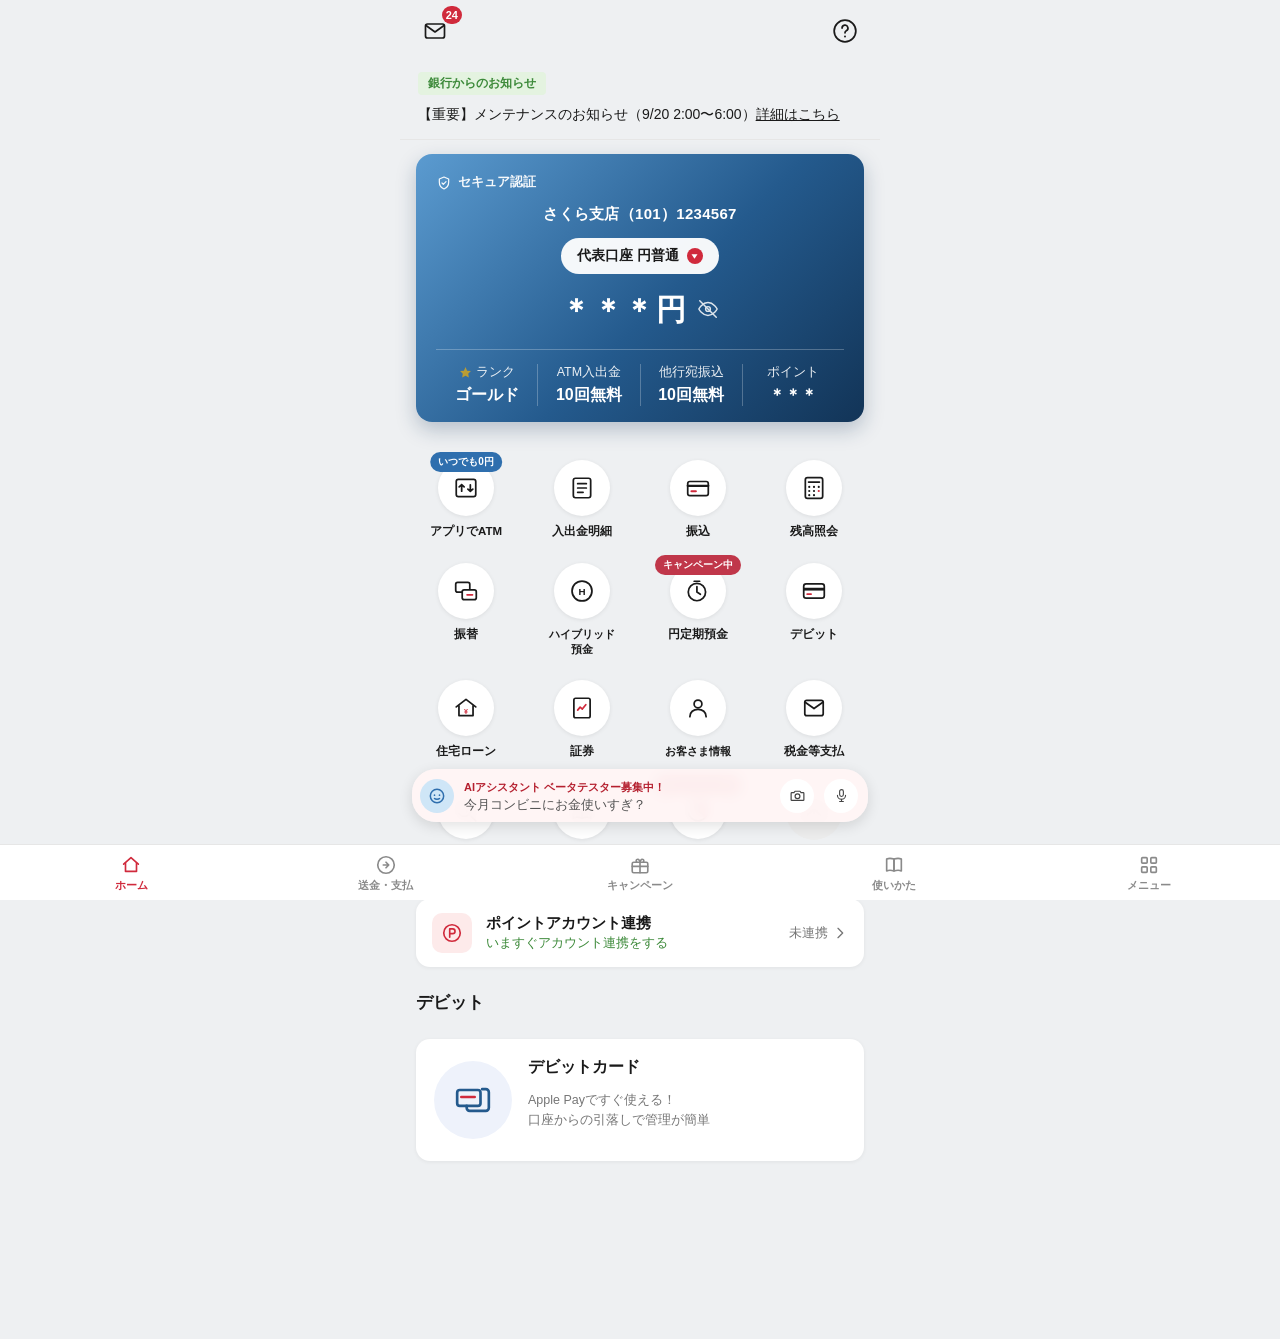
==== index.html @ 79ba5ce7 "Add files via upload" ====
<!DOCTYPE html>
<html lang="ja">
<head>
<meta charset="UTF-8" />
<meta name="viewport" content="width=device-width, initial-scale=1, viewport-fit=cover, maximum-scale=1" />
<title>ミライネット銀行(架空) | ホーム</title>
<link rel="stylesheet" href="style.css" />
</head>
<body>
<div class="app">

  <!-- ===== Top bar ===== -->
  <header class="topbar">
    <span class="icon-badge-wrap">
      <span class="icon-btn">
        <svg width="24" height="24" viewBox="0 0 24 24" fill="none" stroke="currentColor" stroke-width="1.7" stroke-linecap="round" stroke-linejoin="round">
          <rect x="2.5" y="5" width="19" height="14" rx="2"/>
          <path d="M3 6.5l9 6.5 9-6.5"/>
        </svg>
      </span>
      <span class="badge-count">24</span>
    </span>
    <span class="icon-btn">
      <svg width="26" height="26" viewBox="0 0 24 24" fill="none" stroke="currentColor" stroke-width="1.6">
        <circle cx="12" cy="12" r="10"/>
        <path d="M9.3 9.3a2.7 2.7 0 1 1 3.9 2.4c-.9.5-1.2 1-1.2 2" stroke-linecap="round"/>
        <circle cx="12" cy="17" r="0.9" fill="currentColor" stroke="none"/>
      </svg>
    </span>
  </header>

  <!-- ===== Notice ribbon ===== -->
  <div class="notice">
    <span class="notice-tag">銀行からのお知らせ</span>
    <div class="notice-text">
      【重要】メンテナンスのお知らせ（9/20 2:00〜6:00）<a class="link" href="#">詳細はこちら</a>
    </div>
  </div>

  <!-- ===== Account card ===== -->
  <section class="account-card">
    <div class="secure-row">
      <svg width="16" height="16" viewBox="0 0 24 24" fill="none" stroke="currentColor" stroke-width="1.8" stroke-linejoin="round">
        <path d="M12 3l7 3v5c0 5-3.2 8.5-7 10-3.8-1.5-7-5-7-10V6l7-3z"/>
        <path d="M9 12l2 2 4-4" stroke-linecap="round"/>
      </svg>
      セキュア認証
    </div>

    <div class="branch-row">さくら支店（101）1234567</div>

    <div class="account-select">
      代表口座 円普通
      <span class="chev">
        <svg width="9" height="9" viewBox="0 0 24 24" fill="currentColor"><path d="M4 6l8 12 8-12z"/></svg>
      </span>
    </div>

    <div class="balance-row">
      <span id="balanceText">＊＊＊円</span>
      <button type="button" id="balanceToggle" class="eye" aria-label="残高の表示切り替え" style="background:none;border:none;padding:0;color:inherit;">
        <svg width="22" height="22" viewBox="0 0 24 24" fill="none" stroke="currentColor" stroke-width="1.6" stroke-linecap="round" stroke-linejoin="round">
          <path d="M2 12s3.8-7 10-7 10 7 10 7-3.8 7-10 7-10-7-10-7z"/>
          <circle cx="12" cy="12" r="2.6"/>
          <path d="M3 3l18 18" stroke-width="1.6"/>
        </svg>
      </button>
    </div>

    <div class="stat-row">
      <div class="stat">
        <span class="label">
          <svg width="13" height="13" viewBox="0 0 24 24" fill="var(--gold)" stroke="none"><path d="M12 2l2.9 6.6L22 9.3l-5 4.9 1.2 7-6.2-3.4L5.8 21.2 7 14.2 2 9.3l7.1-.7z"/></svg>
          ランク
        </span>
        <span class="value">ゴールド</span>
      </div>
      <div class="stat">
        <span class="label">ATM入出金</span>
        <span class="value">10回無料</span>
      </div>
      <div class="stat">
        <span class="label">他行宛振込</span>
        <span class="value">10回無料</span>
      </div>
      <div class="stat">
        <span class="label">ポイント</span>
        <span class="value">＊＊＊</span>
      </div>
    </div>
  </section>

  <!-- ===== Icon grid ===== -->
  <nav class="icon-grid" aria-label="メインメニュー">

    <div class="icon-row">
      <a class="icon-item" href="#" aria-label="アプリでATM">
        <span class="icon-flag blue">いつでも0円</span>
        <span class="icon-circle">
          <svg width="26" height="26" viewBox="0 0 24 24" fill="none" stroke="currentColor" stroke-width="1.6" stroke-linecap="round" stroke-linejoin="round">
            <rect x="3" y="4" width="18" height="16" rx="2"/>
            <path d="M8 9l0 6M8 9l-2.3 2M8 9l2.3 2"/>
            <path d="M16 15l0-6M16 15l-2.3-2M16 15l2.3-2"/>
          </svg>
        </span>
        <span class="icon-label">アプリでATM</span>
      </a>

      <a class="icon-item" href="transactions.html" aria-label="入出金明細">
        <span class="icon-circle">
          <svg width="26" height="26" viewBox="0 0 24 24" fill="none" stroke="currentColor" stroke-width="1.6" stroke-linecap="round" stroke-linejoin="round">
            <rect x="4" y="3" width="16" height="18" rx="2"/>
            <path d="M8 8h8M8 12h8M8 16h5"/>
          </svg>
        </span>
        <span class="icon-label">入出金明細</span>
      </a>

      <a class="icon-item" href="#" aria-label="振込">
        <span class="icon-circle">
          <svg width="26" height="26" viewBox="0 0 24 24" fill="none" stroke="currentColor" stroke-width="1.6" stroke-linecap="round" stroke-linejoin="round">
            <rect x="2.5" y="6" width="19" height="13" rx="2"/>
            <path d="M2.5 10h19" stroke-width="2"/>
            <path d="M6 15h4" stroke="var(--red)" stroke-width="2"/>
          </svg>
        </span>
        <span class="icon-label">振込</span>
      </a>

      <a class="icon-item" href="balance.html" aria-label="残高照会">
        <span class="icon-circle">
          <svg width="26" height="26" viewBox="0 0 24 24" fill="none" stroke="currentColor" stroke-width="1.6" stroke-linecap="round" stroke-linejoin="round">
            <rect x="4" y="2.5" width="16" height="19" rx="2"/>
            <path d="M7 6.5h10" />
            <circle cx="7.6" cy="11" r="1" fill="currentColor" stroke="none"/>
            <circle cx="12" cy="11" r="1" fill="currentColor" stroke="none"/>
            <circle cx="16.4" cy="11" r="1" fill="currentColor" stroke="none"/>
            <circle cx="7.6" cy="14.8" r="1" fill="currentColor" stroke="none"/>
            <circle cx="12" cy="14.8" r="1" fill="currentColor" stroke="none"/>
            <circle cx="16.4" cy="14.8" r="1" fill="var(--red)" stroke="none"/>
            <circle cx="7.6" cy="18.6" r="1" fill="currentColor" stroke="none"/>
            <circle cx="12" cy="18.6" r="1" fill="currentColor" stroke="none"/>
          </svg>
        </span>
        <span class="icon-label">残高照会</span>
      </a>
    </div>

    <div class="icon-row">
      <a class="icon-item" href="#" aria-label="振替">
        <span class="icon-circle">
          <svg width="26" height="26" viewBox="0 0 24 24" fill="none" stroke="currentColor" stroke-width="1.6" stroke-linecap="round" stroke-linejoin="round">
            <rect x="2.5" y="4" width="13" height="9" rx="1.8"/>
            <rect x="8.5" y="11" width="13" height="9" rx="1.8" fill="#fff"/>
            <path d="M13 15.5h5" stroke="var(--red)"/>
          </svg>
        </span>
        <span class="icon-label">振替</span>
      </a>

      <a class="icon-item" href="#" aria-label="ハイブリッド預金">
        <span class="icon-circle">
          <svg width="26" height="26" viewBox="0 0 24 24" fill="none" stroke="currentColor" stroke-width="1.6" stroke-linejoin="round">
            <circle cx="12" cy="12" r="9.2"/>
            <text x="12" y="15.5" font-size="9" font-weight="700" text-anchor="middle" fill="currentColor" stroke="none" font-family="inherit">H</text>
          </svg>
        </span>
        <span class="icon-label small">ハイブリッド<br/>預金</span>
      </a>

      <a class="icon-item" href="#" aria-label="円定期預金">
        <span class="icon-flag red">キャンペーン中</span>
        <span class="icon-circle">
          <svg width="26" height="26" viewBox="0 0 24 24" fill="none" stroke="currentColor" stroke-width="1.6" stroke-linecap="round" stroke-linejoin="round">
            <circle cx="11" cy="13" r="8"/>
            <path d="M11 8v5l3.2 2"/>
            <path d="M8.5 3h5" />
          </svg>
        </span>
        <span class="icon-label">円定期預金</span>
      </a>

      <a class="icon-item" href="#" aria-label="デビット">
        <span class="icon-circle">
          <svg width="26" height="26" viewBox="0 0 24 24" fill="none" stroke="currentColor" stroke-width="1.6" stroke-linejoin="round">
            <rect x="2.5" y="5.5" width="19" height="13" rx="2.2"/>
            <rect x="2.5" y="9" width="19" height="2.6" fill="currentColor" stroke="none"/>
            <rect x="5" y="14" width="5" height="1.8" rx="0.5" fill="var(--red)" stroke="none"/>
          </svg>
        </span>
        <span class="icon-label">デビット</span>
      </a>
    </div>

    <div class="icon-row">
      <a class="icon-item" href="#" aria-label="住宅ローン">
        <span class="icon-circle">
          <svg width="26" height="26" viewBox="0 0 24 24" fill="none" stroke="currentColor" stroke-width="1.6" stroke-linecap="round" stroke-linejoin="round">
            <path d="M3 11l9-7 9 7"/>
            <path d="M5.5 10v9h13v-9"/>
            <text x="12" y="17.5" font-size="6.5" font-weight="700" text-anchor="middle" fill="var(--red)" stroke="none" font-family="inherit">¥</text>
          </svg>
        </span>
        <span class="icon-label">住宅ローン</span>
      </a>

      <a class="icon-item" href="#" aria-label="証券">
        <span class="icon-circle">
          <svg width="26" height="26" viewBox="0 0 24 24" fill="none" stroke="currentColor" stroke-width="1.6" stroke-linecap="round" stroke-linejoin="round">
            <rect x="4.5" y="3" width="15" height="18" rx="1.6"/>
            <path d="M8 14l2.3-2.8 2 1.8 3.2-4" stroke="var(--red)"/>
          </svg>
        </span>
        <span class="icon-label">証券</span>
      </a>

      <a class="icon-item" href="#" aria-label="お客さま情報">
        <span class="icon-circle">
          <svg width="26" height="26" viewBox="0 0 24 24" fill="none" stroke="currentColor" stroke-width="1.6" stroke-linecap="round" stroke-linejoin="round">
            <circle cx="12" cy="8.3" r="3.6"/>
            <path d="M4.5 20c0-4.2 3.3-6.8 7.5-6.8s7.5 2.6 7.5 6.8"/>
          </svg>
        </span>
        <span class="icon-label small">お客さま情報</span>
      </a>

      <a class="icon-item" href="#" aria-label="税金等支払">
        <span class="icon-circle">
          <svg width="26" height="26" viewBox="0 0 24 24" fill="none" stroke="currentColor" stroke-width="1.6" stroke-linecap="round" stroke-linejoin="round">
            <rect x="3.5" y="5" width="17" height="14" rx="1.8"/>
            <path d="M3.5 6.5l8.5 6 8.5-6"/>
          </svg>
        </span>
        <span class="icon-label">税金等支払</span>
      </a>
    </div>

    <div class="icon-row">
      <a class="icon-item" href="#" aria-label="サービスをさがす">
        <span class="icon-circle">
          <svg width="26" height="26" viewBox="0 0 24 24" fill="none" stroke="currentColor" stroke-width="1.6" stroke-linecap="round" stroke-linejoin="round">
            <circle cx="10.5" cy="10.5" r="6.5"/>
            <path d="M15.5 15.5L21 21"/>
          </svg>
        </span>
        <span class="icon-label small">サービスを<br/>さがす</span>
      </a>

      <a class="icon-item" href="#" aria-label="つかいかたガイド">
        <span class="icon-circle">
          <svg width="26" height="26" viewBox="0 0 24 24" fill="none" stroke="currentColor" stroke-width="1.6" stroke-linecap="round" stroke-linejoin="round">
            <path d="M4 5.5c2-1 5-1 8 0v13c-3-1-6-1-8 0z"/>
            <path d="M20 5.5c-2-1-5-1-8 0v13c3-1 6-1 8 0z"/>
          </svg>
        </span>
        <span class="icon-label small">つかいかた<br/>ガイド</span>
      </a>

      <a class="icon-item" href="#" aria-label="ロボアド">
        <span class="icon-flag red">キャンペーン中</span>
        <span class="icon-circle">
          <svg width="26" height="26" viewBox="0 0 24 24" fill="none" stroke="currentColor" stroke-width="1.6" stroke-linejoin="round">
            <circle cx="12" cy="12" r="9"/>
            <path d="M12 3v9l6.4 3.7" fill="none"/>
            <path d="M12 3a9 9 0 0 1 6.4 15.7L12 12z" fill="var(--red)" stroke="none" opacity="0.85"/>
          </svg>
        </span>
        <span class="icon-label">ロボアド</span>
      </a>

      <button class="icon-item" type="button" aria-label="とじる" onclick="window.scrollTo({top:0,behavior:'smooth'})">
        <span class="icon-circle" style="background:#ececec;box-shadow:none;">
          <svg width="22" height="22" viewBox="0 0 24 24" fill="none" stroke="currentColor" stroke-width="2" stroke-linecap="round" stroke-linejoin="round">
            <path d="M5 15l7-7 7 7"/>
          </svg>
        </span>
        <span class="icon-label">とじる</span>
      </button>
    </div>
  </nav>

  <!-- ===== Point account link card ===== -->
  <section class="link-card">
    <span class="glyph">
      <svg width="22" height="22" viewBox="0 0 24 24" fill="none" stroke="var(--red)" stroke-width="1.8" stroke-linecap="round" stroke-linejoin="round">
        <circle cx="12" cy="12" r="9"/>
        <path d="M9.5 7.5v9M9.5 7.5h3.2a2.6 2.6 0 0 1 0 5.2H9.5" />
      </svg>
    </span>
    <span class="body">
      <span class="title">ポイントアカウント連携</span><br/>
      <span class="sub">いますぐアカウント連携をする</span>
    </span>
    <span class="status">
      未連携
      <svg width="16" height="16" viewBox="0 0 24 24" fill="none" stroke="currentColor" stroke-width="2" stroke-linecap="round" stroke-linejoin="round"><path d="M9 5l7 7-7 7"/></svg>
    </span>
  </section>

  <!-- ===== Debit promo ===== -->
  <h2 class="promo-heading">デビット</h2>
  <section class="promo-card">
    <span class="art">
      <svg width="40" height="40" viewBox="0 0 24 24" fill="none" stroke="var(--blue-2)" stroke-width="1.6" stroke-linecap="round" stroke-linejoin="round">
        <rect x="2.5" y="6" width="14" height="9.5" rx="1.6"/>
        <path d="M17.5 5.5h2.2c1 0 1.8.8 1.8 1.8v9.4c0 1-.8 1.8-1.8 1.8H10c-1 0-1.8-.8-1.8-1.8v-1.2"/>
        <path d="M5 10.2h8" stroke="var(--red)"/>
      </svg>
    </span>
    <span class="body">
      <span class="title">デビットカード</span>
      <p class="desc">Apple Payですぐ使える！<br/>口座からの引落しで管理が簡単</p>
    </span>
  </section>

</div>

<!-- ===== Fixed chat bar ===== -->
<div class="chat-bar">
  <div class="chat-bar-inner">
    <span class="mascot">
      <svg width="20" height="20" viewBox="0 0 24 24" fill="none" stroke="#2f6fae" stroke-width="1.8" stroke-linecap="round" stroke-linejoin="round">
        <circle cx="12" cy="12" r="8"/>
        <circle cx="9" cy="11" r="1" fill="#2f6fae" stroke="none"/>
        <circle cx="15" cy="11" r="1" fill="#2f6fae" stroke="none"/>
        <path d="M9 15c1 1 5 1 6 0"/>
      </svg>
    </span>
    <span class="texts">
      <span class="headline">AIアシスタント ベータテスター募集中！</span>
      <span class="sub">今月コンビニにお金使いすぎ？</span>
    </span>
    <span class="action">
      <svg width="17" height="17" viewBox="0 0 24 24" fill="none" stroke="currentColor" stroke-width="1.7" stroke-linecap="round" stroke-linejoin="round">
        <path d="M4 8h3l1.5-2h7L17 8h3a1 1 0 0 1 1 1v9a1 1 0 0 1-1 1H4a1 1 0 0 1-1-1V9a1 1 0 0 1 1-1z"/>
        <circle cx="12" cy="13" r="3.4"/>
      </svg>
    </span>
    <span class="action">
      <svg width="15" height="15" viewBox="0 0 24 24" fill="none" stroke="currentColor" stroke-width="1.8" stroke-linecap="round" stroke-linejoin="round">
        <rect x="9" y="2.5" width="6" height="11" rx="3"/>
        <path d="M5.5 11.5a6.5 6.5 0 0 0 13 0"/>
        <path d="M12 18v3.5M9 21.5h6"/>
      </svg>
    </span>
  </div>
</div>

<!-- ===== Bottom tab bar ===== -->
<nav class="tab-bar" aria-label="下部タブ">
  <button class="tab-item active" type="button">
    <svg width="22" height="22" viewBox="0 0 24 24" fill="none" stroke="currentColor" stroke-width="1.8" stroke-linecap="round" stroke-linejoin="round">
      <path d="M4 11l8-7 8 7"/>
      <path d="M6 10v9h12v-9"/>
    </svg>
    ホーム
  </button>
  <button class="tab-item" type="button">
    <svg width="22" height="22" viewBox="0 0 24 24" fill="none" stroke="currentColor" stroke-width="1.8" stroke-linecap="round" stroke-linejoin="round">
      <circle cx="12" cy="12" r="9"/>
      <path d="M9 12h6M12 9l3 3-3 3"/>
    </svg>
    送金・支払
  </button>
  <button class="tab-item" type="button">
    <svg width="22" height="22" viewBox="0 0 24 24" fill="none" stroke="currentColor" stroke-width="1.8" stroke-linecap="round" stroke-linejoin="round">
      <rect x="3.5" y="9" width="17" height="11.5" rx="1.6"/>
      <path d="M3.5 13.5h17"/>
      <path d="M12 9v11.5"/>
      <path d="M8.5 9c-2-2.2 1-4.5 2.5-2.4.6.8.8 1.6 1 2.4M15.5 9c2-2.2-1-4.5-2.5-2.4-.6.8-.8 1.6-1 2.4"/>
    </svg>
    キャンペーン
  </button>
  <button class="tab-item" type="button">
    <svg width="22" height="22" viewBox="0 0 24 24" fill="none" stroke="currentColor" stroke-width="1.8" stroke-linecap="round" stroke-linejoin="round">
      <path d="M4 5.5c2-1 5-1 8 0v13c-3-1-6-1-8 0z"/>
      <path d="M20 5.5c-2-1-5-1-8 0v13c3-1 6-1 8 0z"/>
    </svg>
    使いかた
  </button>
  <button class="tab-item" type="button">
    <svg width="22" height="22" viewBox="0 0 24 24" fill="none" stroke="currentColor" stroke-width="1.8" stroke-linecap="round" stroke-linejoin="round">
      <rect x="4" y="4" width="6" height="6" rx="1"/>
      <rect x="14" y="4" width="6" height="6" rx="1"/>
      <rect x="4" y="14" width="6" height="6" rx="1"/>
      <rect x="14" y="14" width="6" height="6" rx="1"/>
    </svg>
    メニュー
  </button>
</nav>

<script src="shared-data.js"></script>
<script>
  // 残高照会・入出金明細と同じデータソースを参照し、目のアイコンで表示/非表示を切り替える
  let balanceVisible = false;
  const balanceText = document.getElementById('balanceText');
  document.getElementById('balanceToggle').addEventListener('click', () => {
    balanceVisible = !balanceVisible;
    balanceText.textContent = balanceVisible
      ? formatYen(BANK_ACCOUNT.totalBalance) + '円'
      : '＊＊＊円';
  });
</script>
</body>
</html>
---- style.css ----
/* ============================================================
   ミライネット銀行(架空) ホーム画面 UIモック
   iPhone 15 Safari 表示を想定 (390 x 844 論理px / セーフエリア対応)
   ============================================================ */

:root {
  --bg: #eef0f2;
  --card-white: #ffffff;
  --line: #e6e6e6;
  --text-main: #1a1a1a;
  --text-sub: #767676;
  --text-faint: #9a9a9a;

  --blue-1: #5b9bd0;
  --blue-2: #245a8d;
  --blue-3: #123457;

  --red: #d02a3c;
  --red-dark: #b5202f;
  --gold: #c9a227;

  --chip-blue: #2f6fae;
  --chip-red: #c0374a;

  --tab-active: #d02a3c;
  --tab-inactive: #8a8a8a;

  --safe-top: env(safe-area-inset-top, 0px);
  --safe-bottom: env(safe-area-inset-bottom, 0px);
}

* {
  box-sizing: border-box;
  -webkit-tap-highlight-color: transparent;
}

html, body {
  margin: 0;
  padding: 0;
  background: var(--bg);
  color: var(--text-main);
  font-family: -apple-system, BlinkMacSystemFont, "Hiragino Sans",
    "Hiragino Kaku Gothic ProN", "Yu Gothic", sans-serif;
  -webkit-font-smoothing: antialiased;
  width: 100%;
  overflow-x: hidden;
}

a {
  color: inherit;
  text-decoration: none;
}

button {
  font-family: inherit;
}

.app {
  max-width: 480px;
  margin: 0 auto;
  padding-top: calc(var(--safe-top) + 4px);
  padding-bottom: calc(var(--safe-bottom) + 158px); /* 固定チャットバー+タブバー分の余白 */
  min-height: 100vh;
  background: var(--bg);
}

/* ---------- Top bar ---------- */
.topbar {
  display: flex;
  align-items: center;
  justify-content: space-between;
  padding: 10px 18px 14px;
}

.icon-badge-wrap {
  position: relative;
  display: inline-flex;
}

.badge-count {
  position: absolute;
  top: -8px;
  right: -10px;
  background: var(--red);
  color: #fff;
  font-size: 11px;
  font-weight: 700;
  min-width: 18px;
  height: 18px;
  border-radius: 9px;
  display: flex;
  align-items: center;
  justify-content: center;
  padding: 0 4px;
}

.icon-btn {
  display: inline-flex;
  align-items: center;
  justify-content: center;
  width: 34px;
  height: 34px;
  color: #1a1a1a;
}

/* ---------- Notice ribbon ---------- */
.notice {
  padding: 10px 18px 14px;
  border-bottom: 1px solid var(--line);
  margin-bottom: 14px;
}

.notice-tag {
  display: inline-block;
  background: #e4f3e0;
  color: #3d8a3a;
  font-size: 12px;
  font-weight: 700;
  padding: 3px 10px;
  border-radius: 4px;
  margin-bottom: 8px;
}

.notice-text {
  font-size: 14px;
  line-height: 1.6;
  color: var(--text-main);
}

.notice-text .link {
  text-decoration: underline;
  white-space: nowrap;
}

/* ---------- Account card ---------- */
.account-card {
  margin: 0 16px 22px;
  padding: 20px 20px 16px;
  border-radius: 16px;
  color: #fff;
  background: linear-gradient(135deg, var(--blue-1) 0%, var(--blue-2) 55%, var(--blue-3) 100%);
  box-shadow: 0 8px 20px rgba(18, 52, 87, 0.25);
}

.secure-row {
  display: flex;
  align-items: center;
  gap: 6px;
  font-size: 12.5px;
  font-weight: 600;
  margin-bottom: 14px;
  opacity: 0.95;
}

.branch-row {
  text-align: center;
  font-size: 15px;
  font-weight: 700;
  letter-spacing: 0.02em;
  margin-bottom: 14px;
}

.account-select {
  display: flex;
  align-items: center;
  justify-content: center;
  gap: 8px;
  background: rgba(255, 255, 255, 0.95);
  color: #1a1a1a;
  font-weight: 700;
  font-size: 14px;
  border-radius: 20px;
  padding: 9px 16px;
  width: fit-content;
  margin: 0 auto 16px;
}

.account-select .chev {
  width: 16px;
  height: 16px;
  border-radius: 50%;
  background: var(--red);
  display: inline-flex;
  align-items: center;
  justify-content: center;
  color: #fff;
}

.balance-row {
  display: flex;
  align-items: baseline;
  justify-content: center;
  gap: 10px;
  font-size: 30px;
  font-weight: 700;
  letter-spacing: 0.05em;
  margin-bottom: 18px;
}

.balance-row .eye {
  opacity: 0.85;
  width: 22px;
  height: 22px;
}

.stat-row {
  display: flex;
  align-items: stretch;
  text-align: center;
  font-size: 12.5px;
  padding-top: 14px;
  border-top: 1px solid rgba(255, 255, 255, 0.25);
}

.stat-row .stat {
  flex: 1;
  display: flex;
  flex-direction: column;
  gap: 4px;
  padding: 0 4px;
  border-left: 1px solid rgba(255, 255, 255, 0.25);
}

.stat-row .stat:first-child {
  border-left: none;
}

.stat .label {
  display: flex;
  align-items: center;
  justify-content: center;
  gap: 4px;
  opacity: 0.9;
}

.stat .value {
  font-size: 16px;
  font-weight: 700;
}

/* ---------- Icon grid ---------- */
.icon-grid {
  padding: 4px 10px 6px;
}

.icon-row {
  display: grid;
  grid-template-columns: repeat(4, 1fr);
  gap: 4px;
  padding: 12px 0;
}

.icon-item {
  display: flex;
  flex-direction: column;
  align-items: center;
  gap: 8px;
  position: relative;
  text-align: center;
  color: var(--text-main);
  background: none;
  border: none;
  cursor: pointer;
}

.icon-circle {
  width: 56px;
  height: 56px;
  border-radius: 50%;
  background: #fff;
  display: flex;
  align-items: center;
  justify-content: center;
  box-shadow: 0 1px 4px rgba(0, 0, 0, 0.08);
}

.icon-item .icon-label {
  font-size: 11.5px;
  font-weight: 600;
  line-height: 1.3;
}

.icon-item .icon-label.small {
  font-size: 11px;
}

.icon-flag {
  position: absolute;
  top: -8px;
  left: 50%;
  transform: translateX(-50%);
  white-space: nowrap;
  font-size: 10px;
  font-weight: 700;
  color: #fff;
  padding: 3px 8px;
  border-radius: 10px;
  z-index: 1;
}

.icon-flag.blue { background: var(--chip-blue); }
.icon-flag.red { background: var(--chip-red); }

/* ---------- Link card (point account) ---------- */
.link-card {
  margin: 6px 16px 20px;
  background: #fff;
  border-radius: 14px;
  padding: 14px 16px;
  display: flex;
  align-items: center;
  gap: 14px;
  box-shadow: 0 1px 4px rgba(0, 0, 0, 0.06);
}

.link-card .glyph {
  width: 40px;
  height: 40px;
  border-radius: 10px;
  background: #fdeaea;
  display: flex;
  align-items: center;
  justify-content: center;
  flex-shrink: 0;
}

.link-card .body {
  flex: 1;
}

.link-card .title {
  font-size: 14.5px;
  font-weight: 700;
  margin-bottom: 3px;
}

.link-card .sub {
  font-size: 12.5px;
  color: #3d8a3a;
}

.link-card .status {
  font-size: 12.5px;
  color: var(--text-sub);
  display: flex;
  align-items: center;
  gap: 4px;
  white-space: nowrap;
}

/* ---------- Promo section ---------- */
.promo-heading {
  padding: 4px 16px 10px;
  font-size: 17px;
  font-weight: 700;
}

.promo-card {
  margin: 0 16px 20px;
  background: #fff;
  border-radius: 14px;
  padding: 18px;
  display: flex;
  align-items: center;
  gap: 16px;
  box-shadow: 0 1px 4px rgba(0, 0, 0, 0.06);
}

.promo-card .art {
  width: 78px;
  height: 78px;
  border-radius: 50%;
  background: #eef2fb;
  display: flex;
  align-items: center;
  justify-content: center;
  flex-shrink: 0;
}

.promo-card .title {
  font-size: 15.5px;
  font-weight: 700;
  margin-bottom: 6px;
}

.promo-card .desc {
  font-size: 12.5px;
  line-height: 1.6;
  color: var(--text-sub);
}

/* ---------- Fixed chat bar ---------- */
.chat-bar {
  position: fixed;
  left: 0;
  right: 0;
  bottom: calc(var(--safe-bottom) + 78px);
  z-index: 20;
  display: flex;
  justify-content: center;
  pointer-events: none;
}

.chat-bar-inner {
  pointer-events: auto;
  width: calc(100% - 24px);
  max-width: 456px;
  background: rgba(255, 245, 245, 0.96);
  backdrop-filter: blur(6px);
  border-radius: 24px;
  display: flex;
  align-items: center;
  gap: 10px;
  padding: 8px 10px 8px 8px;
  box-shadow: 0 4px 14px rgba(0, 0, 0, 0.12);
}

.chat-bar-inner .mascot {
  width: 34px;
  height: 34px;
  border-radius: 50%;
  background: #cfe6f7;
  display: flex;
  align-items: center;
  justify-content: center;
  flex-shrink: 0;
}

.chat-bar-inner .texts {
  flex: 1;
  min-width: 0;
  overflow: hidden;
}

.chat-bar-inner .headline {
  font-size: 11px;
  font-weight: 700;
  color: var(--red-dark);
  white-space: nowrap;
  overflow: hidden;
  text-overflow: ellipsis;
}

.chat-bar-inner .sub {
  font-size: 13px;
  color: #555;
  white-space: nowrap;
  overflow: hidden;
  text-overflow: ellipsis;
}

.chat-bar-inner .action {
  width: 34px;
  height: 34px;
  border-radius: 50%;
  background: #fff;
  display: flex;
  align-items: center;
  justify-content: center;
  flex-shrink: 0;
  color: #444;
}

/* ---------- Bottom tab bar ---------- */
.tab-bar {
  position: fixed;
  left: 0;
  right: 0;
  bottom: 0;
  z-index: 30;
  display: flex;
  background: #fff;
  border-top: 1px solid var(--line);
  padding: 8px 4px calc(var(--safe-bottom) + 6px);
}

.tab-item {
  flex: 1;
  display: flex;
  flex-direction: column;
  align-items: center;
  gap: 3px;
  font-size: 10.5px;
  font-weight: 600;
  color: var(--tab-inactive);
  background: none;
  border: none;
}

.tab-item.active {
  color: var(--tab-active);
}

/* ---------- Balance inquiry (残高照会) page ---------- */
.balance-page {
  min-height: 100vh;
  background: var(--bg);
  padding-bottom: 64px;
}

.topbar.plain {
  padding-bottom: 10px;
}

.menu-bar {
  display: flex;
  align-items: center;
  gap: 14px;
  background: #fff;
  border-top: 1px solid var(--line);
  border-bottom: 6px solid var(--bg);
  padding: 16px 18px;
  font-size: 15px;
  font-weight: 700;
  color: var(--text-main);
}

.menu-bar .divider-v {
  width: 1px;
  align-self: stretch;
  background: var(--line);
}

.balance-card {
  margin: 0 16px 16px;
  padding: 26px 20px 22px;
  border-radius: 16px;
  text-align: center;
  color: #fff;
  background: linear-gradient(135deg, var(--blue-1) 0%, var(--blue-2) 55%, var(--blue-3) 100%);
  box-shadow: 0 8px 20px rgba(18, 52, 87, 0.25);
}

.balance-card .card-label {
  font-size: 13px;
  opacity: 0.75;
  margin-bottom: 14px;
}

.balance-card .total-label {
  font-size: 13px;
  letter-spacing: 0.15em;
  opacity: 0.9;
  margin-bottom: 6px;
}

.balance-card .total-value {
  font-size: 34px;
  font-weight: 700;
  margin-bottom: 18px;
}

.balance-card .total-value .yen {
  font-size: 18px;
  font-weight: 600;
  margin-left: 4px;
}

.balance-card .diff-pill {
  display: inline-block;
  padding: 9px 18px;
  border-radius: 20px;
  border: 1px solid rgba(255, 255, 255, 0.6);
  font-size: 13.5px;
}

.updated-row {
  display: flex;
  align-items: center;
  justify-content: center;
  gap: 10px;
  font-size: 13px;
  color: var(--text-sub);
  padding: 2px 0 18px;
}

.refresh-btn {
  display: inline-flex;
  align-items: center;
  gap: 4px;
  border: none;
  background: none;
  color: var(--blue-2);
  font-size: 13px;
  font-weight: 700;
  padding: 0;
}

.expand-row {
  display: flex;
  justify-content: flex-end;
  padding: 10px 18px;
  border-top: 6px solid var(--bg);
  background: #fff;
}

.expand-btn {
  display: inline-flex;
  align-items: center;
  gap: 6px;
  border: none;
  background: none;
  color: var(--blue-2);
  font-size: 13px;
  font-weight: 700;
  padding: 0;
}

.account-list {
  background: #fff;
}

.account-row {
  display: flex;
  align-items: center;
  justify-content: space-between;
  gap: 12px;
  padding: 18px;
  border-top: 1px solid var(--line);
  font-size: 15.5px;
  font-weight: 600;
}

.account-row .amount {
  display: flex;
  align-items: center;
  gap: 10px;
  font-weight: 700;
  color: #1a8a4a;
}

.account-row .amount .yen {
  font-size: 13px;
  font-weight: 600;
  color: #1a8a4a;
}

.circle-plus {
  width: 26px;
  height: 26px;
  border-radius: 50%;
  border: 1.6px solid var(--blue-2);
  background: none;
  color: var(--blue-2);
  display: flex;
  align-items: center;
  justify-content: center;
  flex-shrink: 0;
}

.section-gap {
  height: 10px;
  background: var(--bg);
}

.info-row {
  display: flex;
  align-items: center;
  justify-content: space-between;
  background: #fafafa;
  padding: 18px;
  font-size: 14.5px;
  font-weight: 600;
  color: var(--blue-2);
  border-bottom: 1px solid var(--line);
}

.promo-row {
  background: #e9f6ea;
  padding: 16px 18px 18px;
  border-bottom: 1px solid var(--line);
}

.promo-row-head {
  display: flex;
  align-items: center;
  justify-content: space-between;
  font-size: 15px;
  font-weight: 700;
  margin-bottom: 8px;
}

.promo-row-head a {
  display: inline-flex;
  align-items: center;
  gap: 2px;
  color: var(--blue-2);
  font-weight: 700;
  font-size: 14px;
}

.promo-row p {
  font-size: 12.5px;
  line-height: 1.6;
  color: #4a4a4a;
  margin: 0;
}

.footer-bar {
  background: #4a4a4a;
  color: #fff;
  text-align: center;
  font-size: 11.5px;
  letter-spacing: 0.04em;
  padding: 16px;
}

.webview-nav {
  position: fixed;
  left: 0;
  right: 0;
  bottom: 0;
  z-index: 30;
  display: flex;
  align-items: center;
  justify-content: space-between;
  background: #fff;
  border-top: 1px solid var(--line);
  padding: 12px 26px calc(var(--safe-bottom) + 12px);
}

.webview-nav .nav-arrows {
  display: flex;
  gap: 22px;
}

.webview-nav button {
  background: none;
  border: none;
  color: #1a1a1a;
  display: flex;
  align-items: center;
  justify-content: center;
}

.webview-nav button[disabled] {
  color: #c7c7c7;
}

/* ---------- Linked balance summary (in placeholder pages) ---------- */
.linked-balance {
  background: #fff;
  border-radius: 14px;
  padding: 18px 20px;
  box-shadow: 0 1px 4px rgba(0, 0, 0, 0.06);
  font-size: 14.5px;
  color: var(--text-main);
  text-align: center;
}

.linked-balance strong {
  font-size: 22px;
  color: var(--blue-2);
  margin: 0 2px;
}

.linked-balance .linked-note {
  margin-top: 8px;
  font-size: 12px;
  color: var(--text-sub);
}

/* ---------- Transactions (入出金明細) page ---------- */
.txn-page {
  min-height: 100vh;
  background: var(--bg);
  padding-bottom: 64px;
}

.txn-title-band {
  background: #f0f0f0;
  text-align: center;
  padding: 18px 16px;
  font-size: 17px;
  font-weight: 700;
}

.filter-row {
  display: flex;
  justify-content: flex-end;
  gap: 22px;
  padding: 14px 18px;
  background: #fff;
  border-bottom: 6px solid var(--bg);
}

.filter-row button {
  display: flex;
  align-items: center;
  gap: 6px;
  border: none;
  background: none;
  color: var(--blue-2);
  font-size: 13.5px;
  font-weight: 700;
}

.hero-chart-card {
  margin: 0 16px 0;
  padding: 18px 18px 0;
  border-radius: 16px 16px 0 0;
  color: #fff;
  background: linear-gradient(160deg, var(--blue-1) 0%, var(--blue-2) 55%, var(--blue-3) 100%);
}

.account-currency-row {
  display: flex;
  gap: 8px;
  margin-bottom: 16px;
}

.account-currency-row .pill {
  display: flex;
  align-items: center;
  gap: 6px;
  background: rgba(255, 255, 255, 0.16);
  border-radius: 16px;
  padding: 7px 12px;
  font-size: 12.5px;
  font-weight: 600;
}

.current-balance-row {
  display: flex;
  align-items: baseline;
  justify-content: space-between;
  margin-bottom: 6px;
}

.current-balance-row .label {
  font-size: 13px;
  opacity: 0.85;
}

.current-balance-row .value {
  font-size: 26px;
  font-weight: 700;
}

.current-balance-row .value .yen {
  font-size: 14px;
  font-weight: 600;
  margin-left: 2px;
}

.chart-scroll {
  display: flex;
  align-items: flex-end;
  gap: 4px;
  overflow-x: auto;
  padding: 10px 4px 0;
  scrollbar-width: none;
  position: relative;
}

.chart-scroll::-webkit-scrollbar {
  display: none;
}

/* 0円の基準線：月ごとに分けず、チャート全体を貫く1本の横線として描画する。
   幅は月数に応じてJS側(renderChart)で実際のpx幅を計算してセットする。 */
.chart-baseline {
  position: absolute;
  left: 0;
  top: 42px;
  height: 1px;
  background: rgba(255, 255, 255, 0.45);
  pointer-events: none;
}

.month-bar-col {
  flex: 0 0 auto;
  width: 54px;
  display: flex;
  flex-direction: column;
  align-items: center;
  cursor: pointer;
  background: none;
  border: none;
  color: #fff;
  padding: 0;
}

.month-bar-track {
  width: 100%;
  height: 64px;
  position: relative;
}

/* 0円の基準線(baseline)からプラスは上へ、マイナスは下へ伸びる。
   プラスは色付き、マイナスは白っぽい半透明にして上下を意図的に描き分ける */
.month-bar-up {
  position: absolute;
  left: 50%;
  bottom: 50%;
  transform: translateX(-50%);
  width: 16px;
  border-radius: 3px 3px 0 0;
  background: #7fc4ee;
}

.month-bar-down {
  position: absolute;
  left: 50%;
  top: 50%;
  transform: translateX(-50%);
  width: 16px;
  border-radius: 0 0 3px 3px;
  background: rgba(255, 255, 255, 0.8);
}

.month-bar-col.selected .month-bar-up {
  background: #4fd8a0;
}

.month-bar-label {
  margin-top: 8px;
  font-size: 12px;
  font-weight: 600;
  padding: 4px 10px;
  border-radius: 12px;
}

.month-bar-col.selected .month-bar-label {
  background: #fff;
  color: var(--blue-3);
}

.sticky-controls {
  position: sticky;
  top: 0;
  z-index: 15;
  background: var(--blue-3);
  padding-bottom: 2px;
}

.month-nav-row {
  display: flex;
  align-items: center;
  justify-content: space-between;
  background: #fff;
  padding: 14px 22px;
  font-size: 15.5px;
  font-weight: 700;
  border-bottom: 1px solid var(--line);
}

.month-nav-row button {
  border: none;
  background: none;
  color: #1a1a1a;
  display: flex;
  align-items: center;
}

.month-nav-row button[disabled] {
  color: #d0d0d0;
}

.summary-row {
  display: flex;
  justify-content: center;
  gap: 34px;
  background: #fff;
  padding: 16px 18px 18px;
  font-size: 14.5px;
  font-weight: 700;
  border-bottom: 6px solid var(--bg);
}

.summary-row .income { color: #1a8a4a; }
.summary-row .expense { color: #1a1a1a; }
.summary-row .amt { font-size: 17px; margin-left: 2px; }

.day-group-heading {
  padding: 10px 18px 4px;
  font-size: 13px;
  color: var(--text-sub);
  background: #fff;
}

.txn-row {
  display: flex;
  align-items: flex-start;
  gap: 12px;
  padding: 14px 18px;
  background: #fff;
  border-top: 1px solid var(--line);
}

.txn-icon {
  width: 38px;
  height: 38px;
  border-radius: 50%;
  display: flex;
  align-items: center;
  justify-content: center;
  flex-shrink: 0;
}

.txn-body {
  flex: 1;
  min-width: 0;
}

.txn-body .name {
  font-size: 14.5px;
  font-weight: 600;
  white-space: nowrap;
  overflow: hidden;
  text-overflow: ellipsis;
}

.txn-body .edit {
  margin-top: 4px;
  color: #b7b7b7;
}

.txn-amount {
  text-align: right;
  flex-shrink: 0;
}

.txn-amount .amt {
  font-size: 16px;
  font-weight: 700;
  white-space: nowrap;
}

.txn-amount .amt.plus { color: #1a8a4a; }
.txn-amount .amt.minus { color: #1a1a1a; }

.txn-amount .bal {
  margin-top: 4px;
  font-size: 12px;
  color: var(--text-faint);
  white-space: nowrap;
}

.txn-empty {
  background: #fff;
  padding: 40px 18px;
  text-align: center;
  color: var(--text-sub);
  font-size: 13.5px;
}

.info-block {
  padding: 18px 18px 4px;
  font-size: 12.5px;
  line-height: 1.8;
  color: #333;
  background: var(--bg);
}

.info-block h3 {
  font-size: 14.5px;
  margin: 14px 0 6px;
}

.info-block a.chev-link {
  display: block;
  color: var(--blue-2);
  font-weight: 600;
  margin-top: 8px;
}

.nav-link-row {
  display: flex;
  align-items: center;
  justify-content: space-between;
  background: #fafafa;
  padding: 18px;
  font-size: 14.5px;
  font-weight: 600;
  color: var(--blue-2);
  border-top: 1px solid var(--line);
}

/* ---------- Placeholder pages ---------- */
.placeholder-page {
  min-height: 100vh;
  display: flex;
  flex-direction: column;
  background: var(--bg);
}

.placeholder-header {
  display: flex;
  align-items: center;
  gap: 10px;
  padding: calc(var(--safe-top) + 14px) 16px 14px;
  background: #fff;
  border-bottom: 1px solid var(--line);
}

.placeholder-header .back {
  width: 34px;
  height: 34px;
  display: flex;
  align-items: center;
  justify-content: center;
  color: #1a1a1a;
}

.placeholder-header h1 {
  font-size: 16px;
  font-weight: 700;
  margin: 0;
}

.placeholder-body {
  flex: 1;
  display: flex;
  flex-direction: column;
  align-items: center;
  justify-content: center;
  gap: 14px;
  padding: 40px 30px calc(var(--safe-bottom) + 40px);
  text-align: center;
  color: var(--text-sub);
}

.placeholder-body .glyph {
  width: 64px;
  height: 64px;
  border-radius: 50%;
  background: #fff;
  display: flex;
  align-items: center;
  justify-content: center;
  box-shadow: 0 1px 4px rgba(0, 0, 0, 0.08);
  color: var(--blue-2);
}

.placeholder-body h2 {
  font-size: 16px;
  color: var(--text-main);
  margin: 0;
}

.placeholder-body p {
  font-size: 13px;
  line-height: 1.7;
  margin: 0;
  max-width: 280px;
}
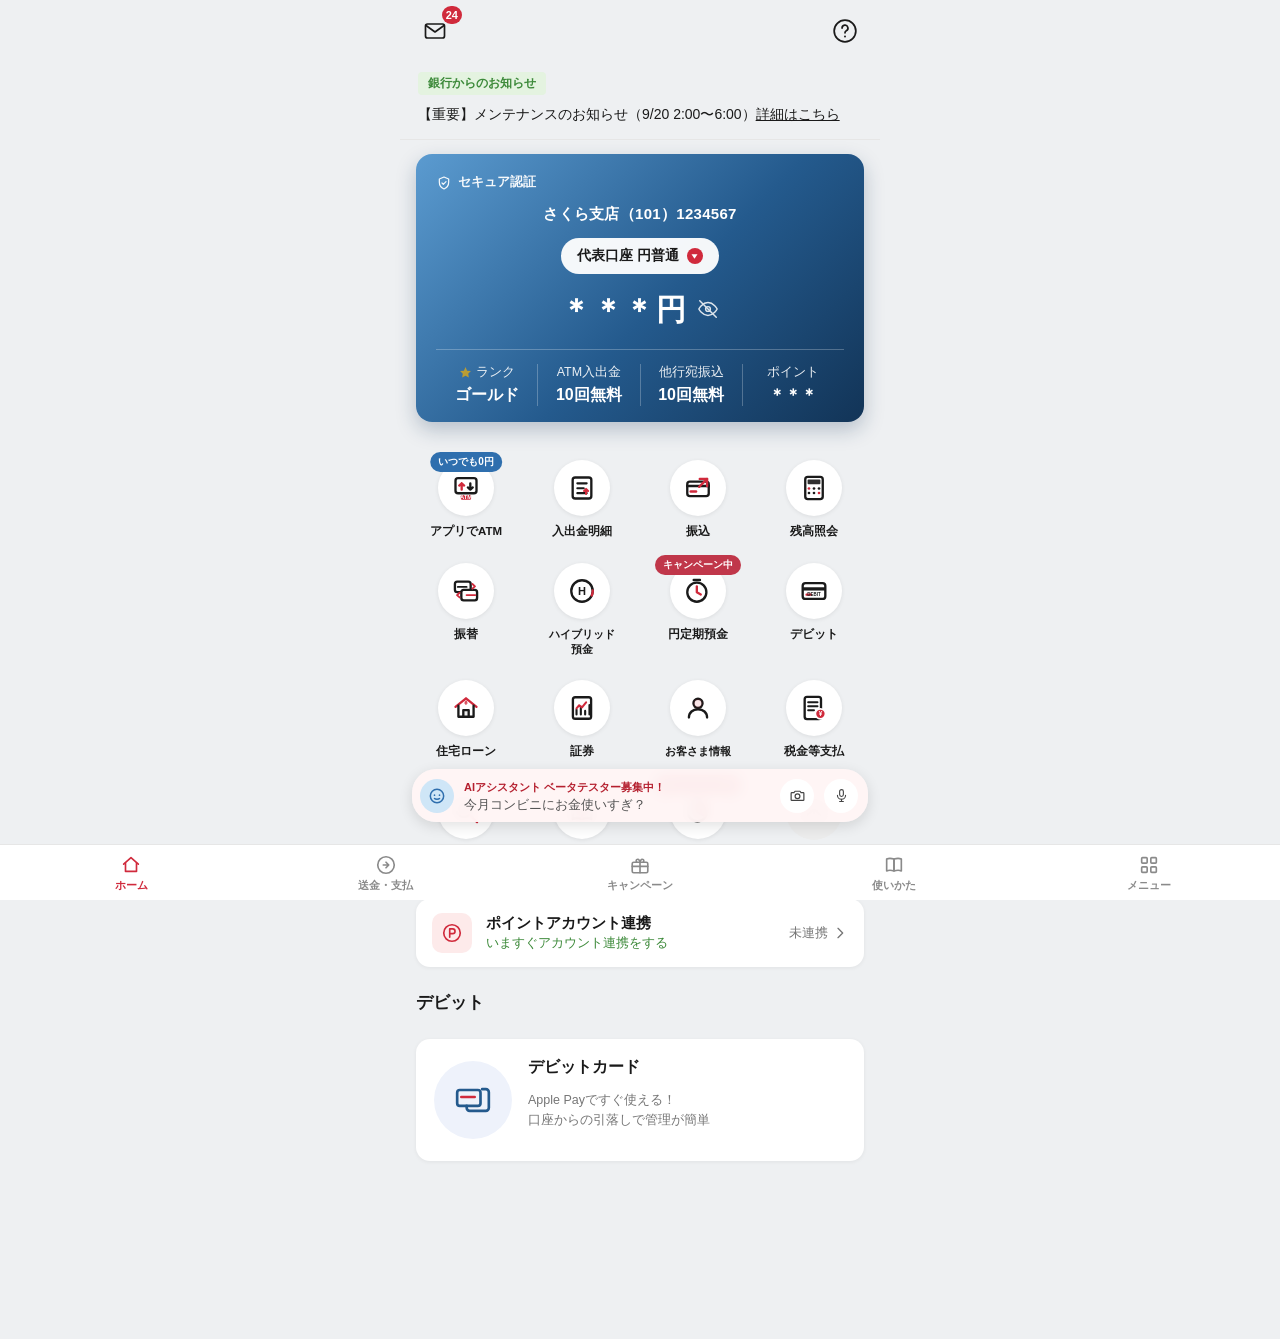
==== commit 68f5c528: "Add files via upload" ====
--- a/index.html
+++ b/index.html
@@ -3,6 +3,10 @@
 <head>
 <meta charset="UTF-8" />
 <meta name="viewport" content="width=device-width, initial-scale=1, viewport-fit=cover, maximum-scale=1" />
+<meta name="apple-mobile-web-app-capable" content="yes" />
+<meta name="apple-mobile-web-app-status-bar-style" content="black-translucent" />
+<meta name="apple-mobile-web-app-title" content="ミライネット銀行" />
+<meta name="mobile-web-app-capable" content="yes" />
 <title>ミライネット銀行(架空) | ホーム</title>
 <link rel="stylesheet" href="style.css" />
 </head>
@@ -20,13 +24,13 @@
       </span>
       <span class="badge-count">24</span>
     </span>
-    <span class="icon-btn">
+    <a class="icon-btn" href="settings.html" aria-label="データ連携設定">
       <svg width="26" height="26" viewBox="0 0 24 24" fill="none" stroke="currentColor" stroke-width="1.6">
         <circle cx="12" cy="12" r="10"/>
         <path d="M9.3 9.3a2.7 2.7 0 1 1 3.9 2.4c-.9.5-1.2 1-1.2 2" stroke-linecap="round"/>
         <circle cx="12" cy="17" r="0.9" fill="currentColor" stroke="none"/>
       </svg>
-    </span>
+    </a>
   </header>
 
   <!-- ===== Notice ribbon ===== -->
@@ -97,10 +101,12 @@
       <a class="icon-item" href="#" aria-label="アプリでATM">
         <span class="icon-flag blue">いつでも0円</span>
         <span class="icon-circle">
-          <svg width="26" height="26" viewBox="0 0 24 24" fill="none" stroke="currentColor" stroke-width="1.6" stroke-linecap="round" stroke-linejoin="round">
-            <rect x="3" y="4" width="18" height="16" rx="2"/>
-            <path d="M8 9l0 6M8 9l-2.3 2M8 9l2.3 2"/>
-            <path d="M16 15l0-6M16 15l-2.3-2M16 15l2.3-2"/>
+          <svg width="28" height="28" viewBox="0 0 24 24" fill="none" stroke="currentColor" stroke-width="2" stroke-linecap="round" stroke-linejoin="round">
+            <rect x="3" y="3.5" width="18" height="13" rx="2.2"/>
+            <path d="M8.3 8l0 5.4M8.3 8l-2.1 1.9M8.3 8l2.1 1.9" stroke="var(--red)"/>
+            <path d="M15.7 13.4l0-5.4M15.7 13.4l-2.1-1.9M15.7 13.4l2.1-1.9"/>
+            <rect x="7.5" y="18" width="9" height="4" rx="1" fill="var(--red)" stroke="none"/>
+            <text x="12" y="21" font-size="5" font-weight="700" text-anchor="middle" fill="#fff" stroke="none" font-family="inherit">ATM</text>
           </svg>
         </span>
         <span class="icon-label">アプリでATM</span>
@@ -108,9 +114,10 @@
 
       <a class="icon-item" href="transactions.html" aria-label="入出金明細">
         <span class="icon-circle">
-          <svg width="26" height="26" viewBox="0 0 24 24" fill="none" stroke="currentColor" stroke-width="1.6" stroke-linecap="round" stroke-linejoin="round">
-            <rect x="4" y="3" width="16" height="18" rx="2"/>
-            <path d="M8 8h8M8 12h8M8 16h5"/>
+          <svg width="28" height="28" viewBox="0 0 24 24" fill="none" stroke="currentColor" stroke-width="2" stroke-linecap="round" stroke-linejoin="round">
+            <rect x="4" y="3" width="16" height="18" rx="2.2"/>
+            <path d="M8 8h8M8 12.2h5.5M8 16.4h8" stroke-width="1.8"/>
+            <path d="M15.5 12.8v4.4M15.5 12.8l-1.7 1.7M15.5 12.8l1.7 1.7" stroke="var(--red)" stroke-width="1.8"/>
           </svg>
         </span>
         <span class="icon-label">入出金明細</span>
@@ -118,10 +125,12 @@
 
       <a class="icon-item" href="#" aria-label="振込">
         <span class="icon-circle">
-          <svg width="26" height="26" viewBox="0 0 24 24" fill="none" stroke="currentColor" stroke-width="1.6" stroke-linecap="round" stroke-linejoin="round">
-            <rect x="2.5" y="6" width="19" height="13" rx="2"/>
-            <path d="M2.5 10h19" stroke-width="2"/>
-            <path d="M6 15h4" stroke="var(--red)" stroke-width="2"/>
+          <svg width="28" height="28" viewBox="0 0 24 24" fill="none" stroke="currentColor" stroke-width="2" stroke-linecap="round" stroke-linejoin="round">
+            <rect x="2.8" y="6.5" width="18.4" height="12.5" rx="2.2"/>
+            <path d="M2.8 10.3h18.4" stroke-width="2.2"/>
+            <path d="M5.8 15h4.5" stroke="var(--red)" stroke-width="2.2"/>
+            <path d="M13.5 4.2h6.3v6.3" stroke="var(--red)"/>
+            <path d="M19.8 4.2L13 11" stroke="var(--red)"/>
           </svg>
         </span>
         <span class="icon-label">振込</span>
@@ -129,17 +138,15 @@
 
       <a class="icon-item" href="balance.html" aria-label="残高照会">
         <span class="icon-circle">
-          <svg width="26" height="26" viewBox="0 0 24 24" fill="none" stroke="currentColor" stroke-width="1.6" stroke-linecap="round" stroke-linejoin="round">
-            <rect x="4" y="2.5" width="16" height="19" rx="2"/>
-            <path d="M7 6.5h10" />
-            <circle cx="7.6" cy="11" r="1" fill="currentColor" stroke="none"/>
-            <circle cx="12" cy="11" r="1" fill="currentColor" stroke="none"/>
-            <circle cx="16.4" cy="11" r="1" fill="currentColor" stroke="none"/>
-            <circle cx="7.6" cy="14.8" r="1" fill="currentColor" stroke="none"/>
-            <circle cx="12" cy="14.8" r="1" fill="currentColor" stroke="none"/>
-            <circle cx="16.4" cy="14.8" r="1" fill="var(--red)" stroke="none"/>
-            <circle cx="7.6" cy="18.6" r="1" fill="currentColor" stroke="none"/>
-            <circle cx="12" cy="18.6" r="1" fill="currentColor" stroke="none"/>
+          <svg width="28" height="28" viewBox="0 0 24 24" fill="none" stroke="currentColor" stroke-width="2" stroke-linecap="round" stroke-linejoin="round">
+            <rect x="4.5" y="2.5" width="15" height="19" rx="2.2"/>
+            <rect x="6.5" y="4.7" width="11" height="4" rx="0.8" fill="currentColor" stroke="none" opacity="0.9"/>
+            <circle cx="7.7" cy="12.4" r="1.15" fill="var(--red)" stroke="none"/>
+            <circle cx="12" cy="12.4" r="1.15" fill="currentColor" stroke="none"/>
+            <circle cx="16.3" cy="12.4" r="1.15" fill="currentColor" stroke="none"/>
+            <circle cx="7.7" cy="16.3" r="1.15" fill="currentColor" stroke="none"/>
+            <circle cx="12" cy="16.3" r="1.15" fill="currentColor" stroke="none"/>
+            <circle cx="16.3" cy="16.3" r="1.15" fill="var(--red)" stroke="none"/>
           </svg>
         </span>
         <span class="icon-label">残高照会</span>
@@ -149,10 +156,13 @@
     <div class="icon-row">
       <a class="icon-item" href="#" aria-label="振替">
         <span class="icon-circle">
-          <svg width="26" height="26" viewBox="0 0 24 24" fill="none" stroke="currentColor" stroke-width="1.6" stroke-linecap="round" stroke-linejoin="round">
-            <rect x="2.5" y="4" width="13" height="9" rx="1.8"/>
-            <rect x="8.5" y="11" width="13" height="9" rx="1.8" fill="#fff"/>
-            <path d="M13 15.5h5" stroke="var(--red)"/>
+          <svg width="28" height="28" viewBox="0 0 24 24" fill="none" stroke="currentColor" stroke-width="2" stroke-linecap="round" stroke-linejoin="round">
+            <rect x="2.5" y="4" width="13.5" height="9" rx="2"/>
+            <rect x="8" y="11" width="13.5" height="9" rx="2" fill="#fff"/>
+            <path d="M5 8.5h7.5" stroke-width="1.6"/>
+            <path d="M12.5 15.5h7.5" stroke="var(--red)" stroke-width="1.6"/>
+            <path d="M17.5 6l2.2 2-2.2 2" stroke="var(--red)" stroke-width="1.6"/>
+            <path d="M6.5 17.5l-2.2-2 2.2-2" stroke="var(--red)" stroke-width="1.6"/>
           </svg>
         </span>
         <span class="icon-label">振替</span>
@@ -160,9 +170,10 @@
 
       <a class="icon-item" href="#" aria-label="ハイブリッド預金">
         <span class="icon-circle">
-          <svg width="26" height="26" viewBox="0 0 24 24" fill="none" stroke="currentColor" stroke-width="1.6" stroke-linejoin="round">
+          <svg width="28" height="28" viewBox="0 0 24 24" fill="none" stroke="currentColor" stroke-width="2" stroke-linejoin="round">
             <circle cx="12" cy="12" r="9.2"/>
-            <text x="12" y="15.5" font-size="9" font-weight="700" text-anchor="middle" fill="currentColor" stroke="none" font-family="inherit">H</text>
+            <circle cx="12" cy="12" r="9.2" stroke="var(--red)" stroke-width="2" stroke-dasharray="4 53" stroke-linecap="round"/>
+            <text x="12" y="15.8" font-size="9.5" font-weight="700" text-anchor="middle" fill="currentColor" stroke="none" font-family="inherit">H</text>
           </svg>
         </span>
         <span class="icon-label small">ハイブリッド<br/>預金</span>
@@ -171,10 +182,10 @@
       <a class="icon-item" href="#" aria-label="円定期預金">
         <span class="icon-flag red">キャンペーン中</span>
         <span class="icon-circle">
-          <svg width="26" height="26" viewBox="0 0 24 24" fill="none" stroke="currentColor" stroke-width="1.6" stroke-linecap="round" stroke-linejoin="round">
-            <circle cx="11" cy="13" r="8"/>
-            <path d="M11 8v5l3.2 2"/>
-            <path d="M8.5 3h5" />
+          <svg width="28" height="28" viewBox="0 0 24 24" fill="none" stroke="currentColor" stroke-width="2" stroke-linecap="round" stroke-linejoin="round">
+            <circle cx="11" cy="13" r="8.2"/>
+            <path d="M11 8v5l3.4 2" stroke="var(--red)"/>
+            <path d="M8.3 2.6h5.4" />
           </svg>
         </span>
         <span class="icon-label">円定期預金</span>
@@ -182,10 +193,11 @@
 
       <a class="icon-item" href="#" aria-label="デビット">
         <span class="icon-circle">
-          <svg width="26" height="26" viewBox="0 0 24 24" fill="none" stroke="currentColor" stroke-width="1.6" stroke-linejoin="round">
-            <rect x="2.5" y="5.5" width="19" height="13" rx="2.2"/>
-            <rect x="2.5" y="9" width="19" height="2.6" fill="currentColor" stroke="none"/>
-            <rect x="5" y="14" width="5" height="1.8" rx="0.5" fill="var(--red)" stroke="none"/>
+          <svg width="28" height="28" viewBox="0 0 24 24" fill="none" stroke="currentColor" stroke-width="2" stroke-linejoin="round">
+            <rect x="2.3" y="5.2" width="19.4" height="13.6" rx="2.4"/>
+            <rect x="2.3" y="8.8" width="19.4" height="2.8" fill="currentColor" stroke="none"/>
+            <rect x="4.8" y="14.2" width="5.4" height="1.9" rx="0.5" fill="var(--red)" stroke="none"/>
+            <text x="12" y="16.2" font-size="3.8" font-weight="700" text-anchor="middle" fill="currentColor" stroke="none" font-family="inherit">DEBIT</text>
           </svg>
         </span>
         <span class="icon-label">デビット</span>
@@ -195,10 +207,11 @@
     <div class="icon-row">
       <a class="icon-item" href="#" aria-label="住宅ローン">
         <span class="icon-circle">
-          <svg width="26" height="26" viewBox="0 0 24 24" fill="none" stroke="currentColor" stroke-width="1.6" stroke-linecap="round" stroke-linejoin="round">
-            <path d="M3 11l9-7 9 7"/>
-            <path d="M5.5 10v9h13v-9"/>
-            <text x="12" y="17.5" font-size="6.5" font-weight="700" text-anchor="middle" fill="var(--red)" stroke="none" font-family="inherit">¥</text>
+          <svg width="28" height="28" viewBox="0 0 24 24" fill="none" stroke="currentColor" stroke-width="2" stroke-linecap="round" stroke-linejoin="round">
+            <path d="M3 11l9-7.3 9 7.3" stroke="var(--red)"/>
+            <path d="M5.5 10v9.5h13v-9.5"/>
+            <path d="M9.7 19.5v-5.7h4.6v5.7" fill="currentColor" fill-opacity="0.08"/>
+            <text x="12" y="9.8" font-size="6" font-weight="700" text-anchor="middle" fill="var(--red)" stroke="none" font-family="inherit">¥</text>
           </svg>
         </span>
         <span class="icon-label">住宅ローン</span>
@@ -206,9 +219,10 @@
 
       <a class="icon-item" href="#" aria-label="証券">
         <span class="icon-circle">
-          <svg width="26" height="26" viewBox="0 0 24 24" fill="none" stroke="currentColor" stroke-width="1.6" stroke-linecap="round" stroke-linejoin="round">
-            <rect x="4.5" y="3" width="15" height="18" rx="1.6"/>
-            <path d="M8 14l2.3-2.8 2 1.8 3.2-4" stroke="var(--red)"/>
+          <svg width="28" height="28" viewBox="0 0 24 24" fill="none" stroke="currentColor" stroke-width="2" stroke-linecap="round" stroke-linejoin="round">
+            <rect x="4.2" y="2.8" width="15.6" height="18.4" rx="2"/>
+            <path d="M7.3 17.5v-4M11 17.5v-6.5M14.7 17.5v-3M18.4 17.5v-8" stroke-width="1.8"/>
+            <path d="M7.3 12.3l2.3-2.6 2.4 1.8 3.5-4.3" stroke="var(--red)" stroke-width="1.8"/>
           </svg>
         </span>
         <span class="icon-label">証券</span>
@@ -216,9 +230,10 @@
 
       <a class="icon-item" href="#" aria-label="お客さま情報">
         <span class="icon-circle">
-          <svg width="26" height="26" viewBox="0 0 24 24" fill="none" stroke="currentColor" stroke-width="1.6" stroke-linecap="round" stroke-linejoin="round">
-            <circle cx="12" cy="8.3" r="3.6"/>
-            <path d="M4.5 20c0-4.2 3.3-6.8 7.5-6.8s7.5 2.6 7.5 6.8"/>
+          <svg width="28" height="28" viewBox="0 0 24 24" fill="none" stroke="currentColor" stroke-width="2" stroke-linecap="round" stroke-linejoin="round">
+            <circle cx="12" cy="8" r="3.9"/>
+            <path d="M4.2 20.2c0-4.4 3.4-7.1 7.8-7.1s7.8 2.7 7.8 7.1"/>
+            <circle cx="12" cy="8" r="3.9" fill="var(--red)" fill-opacity="0.12" stroke="none"/>
           </svg>
         </span>
         <span class="icon-label small">お客さま情報</span>
@@ -226,9 +241,11 @@
 
       <a class="icon-item" href="#" aria-label="税金等支払">
         <span class="icon-circle">
-          <svg width="26" height="26" viewBox="0 0 24 24" fill="none" stroke="currentColor" stroke-width="1.6" stroke-linecap="round" stroke-linejoin="round">
-            <rect x="3.5" y="5" width="17" height="14" rx="1.8"/>
-            <path d="M3.5 6.5l8.5 6 8.5-6"/>
+          <svg width="28" height="28" viewBox="0 0 24 24" fill="none" stroke="currentColor" stroke-width="2" stroke-linecap="round" stroke-linejoin="round">
+            <rect x="4" y="2.5" width="14" height="19" rx="2"/>
+            <path d="M7 7h8M7 10.5h8M7 14h5" stroke-width="1.7"/>
+            <circle cx="17.5" cy="17" r="4.3" fill="var(--red)" stroke="#fff" stroke-width="1.4"/>
+            <text x="17.5" y="18.7" font-size="5.5" font-weight="700" text-anchor="middle" fill="#fff" stroke="none" font-family="inherit">¥</text>
           </svg>
         </span>
         <span class="icon-label">税金等支払</span>
@@ -238,9 +255,9 @@
     <div class="icon-row">
       <a class="icon-item" href="#" aria-label="サービスをさがす">
         <span class="icon-circle">
-          <svg width="26" height="26" viewBox="0 0 24 24" fill="none" stroke="currentColor" stroke-width="1.6" stroke-linecap="round" stroke-linejoin="round">
-            <circle cx="10.5" cy="10.5" r="6.5"/>
-            <path d="M15.5 15.5L21 21"/>
+          <svg width="28" height="28" viewBox="0 0 24 24" fill="none" stroke="currentColor" stroke-width="2" stroke-linecap="round" stroke-linejoin="round">
+            <circle cx="10.3" cy="10.3" r="6.8"/>
+            <path d="M15.2 15.2L21.5 21.5" stroke="var(--red)"/>
           </svg>
         </span>
         <span class="icon-label small">サービスを<br/>さがす</span>
@@ -248,9 +265,10 @@
 
       <a class="icon-item" href="#" aria-label="つかいかたガイド">
         <span class="icon-circle">
-          <svg width="26" height="26" viewBox="0 0 24 24" fill="none" stroke="currentColor" stroke-width="1.6" stroke-linecap="round" stroke-linejoin="round">
-            <path d="M4 5.5c2-1 5-1 8 0v13c-3-1-6-1-8 0z"/>
-            <path d="M20 5.5c-2-1-5-1-8 0v13c3-1 6-1 8 0z"/>
+          <svg width="28" height="28" viewBox="0 0 24 24" fill="none" stroke="currentColor" stroke-width="2" stroke-linecap="round" stroke-linejoin="round">
+            <path d="M4 5.2c2-1 5-1 8 0v13.6c-3-1-6-1-8 0z"/>
+            <path d="M20 5.2c-2-1-5-1-8 0v13.6c3-1 6-1 8 0z"/>
+            <path d="M12 5.2v13.6" stroke="var(--red)" stroke-width="1.6"/>
           </svg>
         </span>
         <span class="icon-label small">つかいかた<br/>ガイド</span>
@@ -259,10 +277,11 @@
       <a class="icon-item" href="#" aria-label="ロボアド">
         <span class="icon-flag red">キャンペーン中</span>
         <span class="icon-circle">
-          <svg width="26" height="26" viewBox="0 0 24 24" fill="none" stroke="currentColor" stroke-width="1.6" stroke-linejoin="round">
-            <circle cx="12" cy="12" r="9"/>
-            <path d="M12 3v9l6.4 3.7" fill="none"/>
-            <path d="M12 3a9 9 0 0 1 6.4 15.7L12 12z" fill="var(--red)" stroke="none" opacity="0.85"/>
+          <svg width="28" height="28" viewBox="0 0 24 24" fill="none" stroke="currentColor" stroke-width="2" stroke-linejoin="round">
+            <circle cx="11.5" cy="12.5" r="8.3"/>
+            <path d="M11.5 4.2v8.3l6.5 3.5" fill="none"/>
+            <path d="M11.5 4.2a8.3 8.3 0 0 1 6.5 13.4l-6.5-5.1z" fill="var(--red)" stroke="none" opacity="0.85"/>
+            <path d="M20 4.5l0.6 1.5 1.5 0.6-1.5 0.6-0.6 1.5-0.6-1.5-1.5-0.6 1.5-0.6z" fill="var(--gold)" stroke="none"/>
           </svg>
         </span>
         <span class="icon-label">ロボアド</span>
--- a/style.css
+++ b/style.css
@@ -499,7 +499,8 @@
 }
 
 .topbar.plain {
-  padding-bottom: 10px;
+  padding-top: 6px;
+  padding-bottom: 6px;
 }
 
 .menu-bar {
@@ -770,7 +771,7 @@
 .txn-title-band {
   background: #f0f0f0;
   text-align: center;
-  padding: 18px 16px;
+  padding: 8px 16px 12px;
   font-size: 17px;
   font-weight: 700;
 }
@@ -1145,3 +1146,113 @@
   margin: 0;
   max-width: 280px;
 }
+
+/* ===== settings.html：スプレッドシート連携設定 ===== */
+.settings-page {
+  min-height: 100vh;
+  background: var(--bg);
+  padding-bottom: calc(var(--safe-bottom) + 30px);
+}
+
+.settings-title-band {
+  text-align: center;
+  font-size: 17px;
+  font-weight: 700;
+  padding: 4px 16px 18px;
+  color: var(--text-main);
+}
+
+.settings-card {
+  margin: 0 16px 16px;
+  background: var(--card-white);
+  border-radius: 14px;
+  padding: 18px 16px;
+  box-shadow: 0 1px 4px rgba(0, 0, 0, 0.06);
+}
+
+.settings-card h3 {
+  font-size: 14px;
+  margin: 0 0 8px;
+  color: var(--text-main);
+}
+
+.settings-card p {
+  font-size: 12.5px;
+  line-height: 1.8;
+  color: var(--text-sub);
+  margin: 0 0 12px;
+}
+
+.settings-card input[type="text"],
+.settings-card input[type="url"] {
+  width: 100%;
+  box-sizing: border-box;
+  font-size: 13px;
+  padding: 11px 12px;
+  border-radius: 9px;
+  border: 1px solid var(--line);
+  background: #f7f8f9;
+  color: var(--text-main);
+  margin-bottom: 12px;
+}
+
+.settings-card input[type="text"]:focus,
+.settings-card input[type="url"]:focus {
+  outline: 2px solid var(--blue-1);
+  outline-offset: 1px;
+}
+
+.settings-btn-row {
+  display: flex;
+  gap: 8px;
+}
+
+.settings-btn {
+  flex: 1;
+  border: none;
+  border-radius: 9px;
+  padding: 11px 0;
+  font-size: 13.5px;
+  font-weight: 700;
+  cursor: pointer;
+}
+
+.settings-btn.primary {
+  background: var(--blue-2);
+  color: #fff;
+}
+
+.settings-btn.danger {
+  background: #f2f2f2;
+  color: var(--red);
+}
+
+.settings-status {
+  margin-top: 12px;
+  font-size: 12.5px;
+  padding: 10px 12px;
+  border-radius: 9px;
+  background: #eef6ef;
+  color: #2b6b3a;
+  display: none;
+}
+
+.settings-status.show {
+  display: block;
+}
+
+.settings-status.empty {
+  background: #f2f2f2;
+  color: var(--text-sub);
+}
+
+.settings-note {
+  font-size: 12px;
+  line-height: 1.8;
+  color: var(--text-sub);
+  margin: 0 16px 20px;
+}
+
+.settings-note strong {
+  color: var(--text-main);
+}
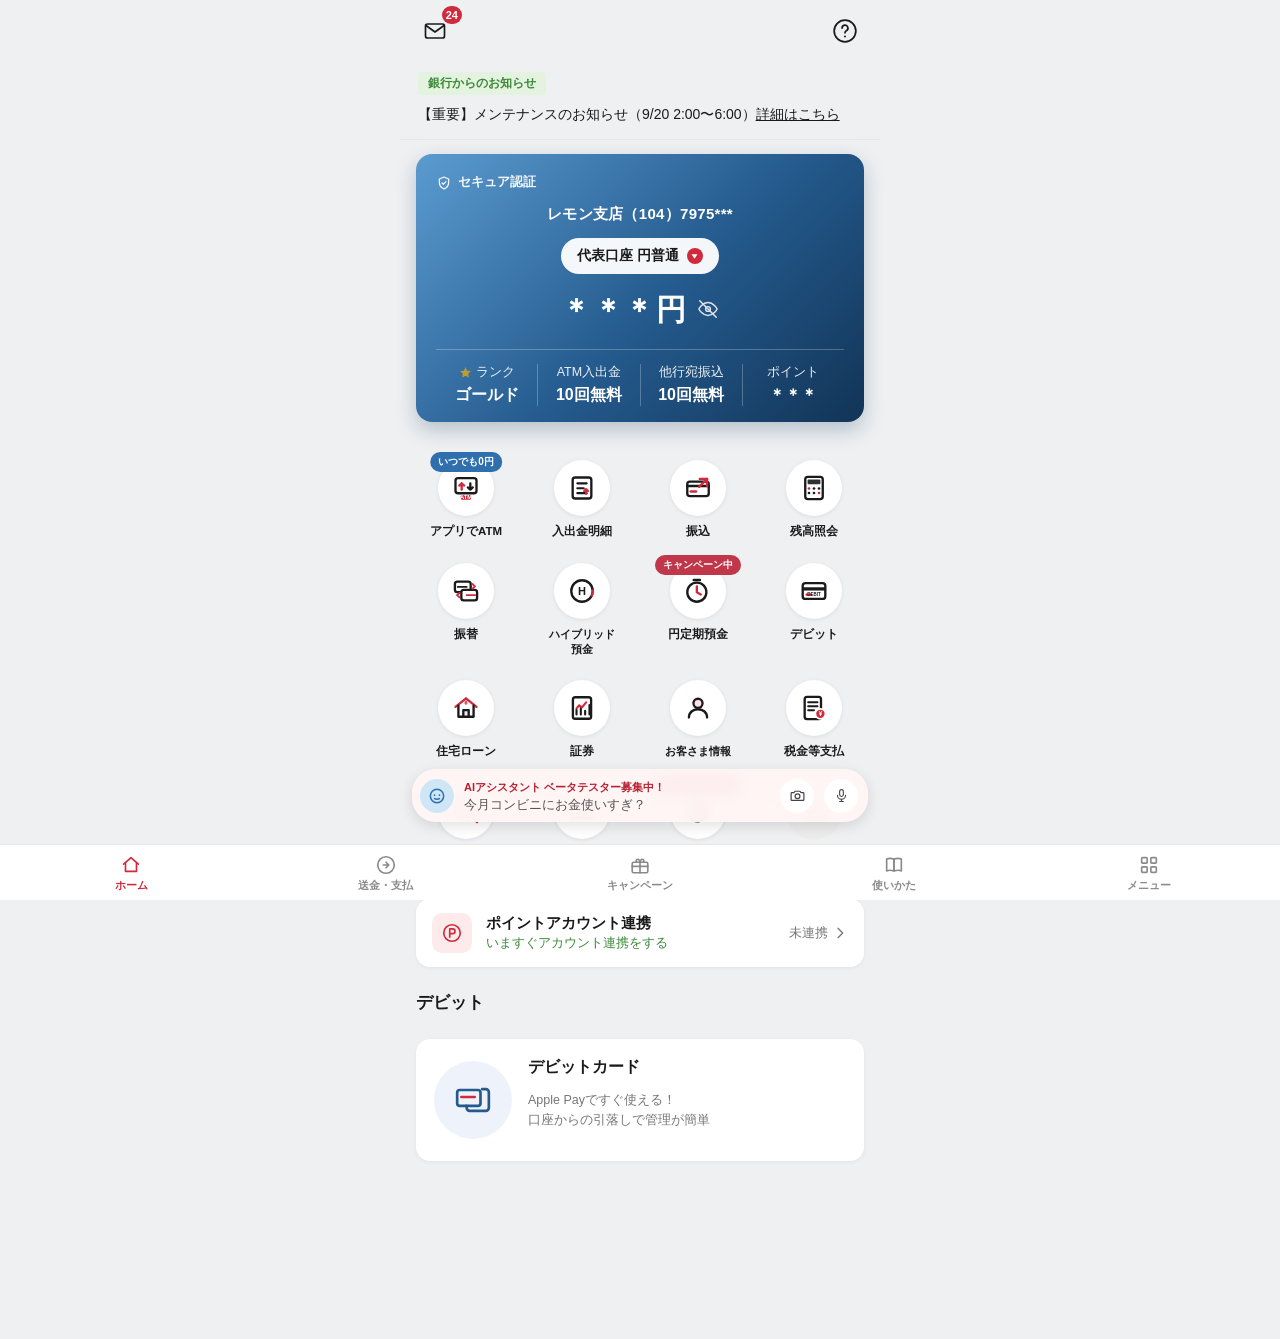
==== commit e246b9d8: "Add files via upload" ====
--- a/index.html
+++ b/index.html
@@ -51,7 +51,7 @@
       セキュア認証
     </div>
 
-    <div class="branch-row">さくら支店（101）1234567</div>
+    <div class="branch-row" id="branchRow">レモン支店（104）7975***</div>
 
     <div class="account-select">
       代表口座 円普通
@@ -409,16 +409,39 @@
 </nav>
 
 <script src="shared-data.js"></script>
+<script src="sheet-config.js"></script>
+<script src="sheet-data.js"></script>
+<script src="transactions-data.js"></script>
 <script>
-  // 残高照会・入出金明細と同じデータソースを参照し、目のアイコンで表示/非表示を切り替える
+  // 残高照会(balance.html)・入出金明細(transactions.html)とまったく同じ
+  // computeCurrentFutsuBalance()（transactions-data.js）を使って現在残高を計算する。
+  // これにより、スプレッドシートを連携していてもいなくても、3画面の金額が必ず一致する。
   let balanceVisible = false;
+  let currentTotalBalance = null; // 読み込み中はnull（未確定）
   const balanceText = document.getElementById('balanceText');
+
+  async function loadBalance() {
+    const futsuBalance = await computeCurrentFutsuBalance();
+    const resolvedFutsu = futsuBalance !== null ? futsuBalance : BANK_ACCOUNT.futsuBalance;
+    currentTotalBalance = resolvedFutsu + BANK_ACCOUNT.hybridBalance;
+    if (balanceVisible) {
+      balanceText.textContent = formatYen(currentTotalBalance) + '円';
+    }
+  }
+
   document.getElementById('balanceToggle').addEventListener('click', () => {
     balanceVisible = !balanceVisible;
-    balanceText.textContent = balanceVisible
-      ? formatYen(BANK_ACCOUNT.totalBalance) + '円'
-      : '＊＊＊円';
+    if (!balanceVisible) {
+      balanceText.textContent = '＊＊＊円';
+    } else if (currentTotalBalance !== null) {
+      balanceText.textContent = formatYen(currentTotalBalance) + '円';
+    } else {
+      balanceText.textContent = '取得中…';
+    }
   });
+
+  document.getElementById('branchRow').textContent = BANK_ACCOUNT.accountLabel;
+  loadBalance();
 </script>
 </body>
 </html>
--- a/style.css
+++ b/style.css
@@ -797,9 +797,9 @@
 }
 
 .hero-chart-card {
-  margin: 0 16px 0;
-  padding: 18px 18px 0;
-  border-radius: 16px 16px 0 0;
+  margin: 0;
+  padding: 18px 18px 16px;
+  border-radius: 0;
   color: #fff;
   background: linear-gradient(160deg, var(--blue-1) 0%, var(--blue-2) 55%, var(--blue-3) 100%);
 }
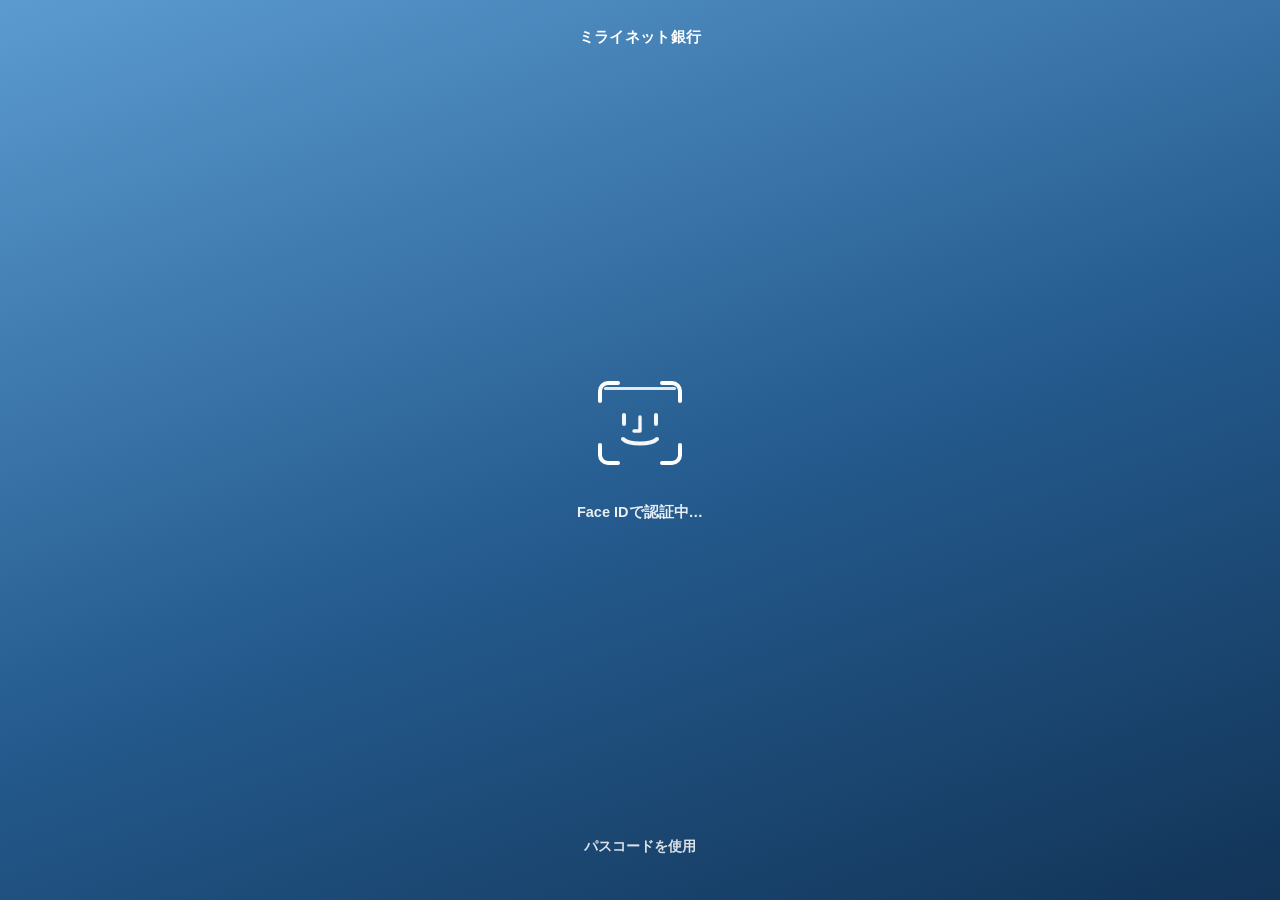
==== commit deeb4edf: "Add files via upload" ====
--- a/index.html
+++ b/index.html
@@ -7,441 +7,61 @@
 <meta name="apple-mobile-web-app-status-bar-style" content="black-translucent" />
 <meta name="apple-mobile-web-app-title" content="ミライネット銀行" />
 <meta name="mobile-web-app-capable" content="yes" />
-<title>ミライネット銀行(架空) | ホーム</title>
+<title>ミライネット銀行(架空)</title>
 <link rel="stylesheet" href="style.css" />
 </head>
 <body>
-<div class="app">
+<div class="lock-page">
+  <div class="lock-brand">ミライネット銀行</div>
 
-  <!-- ===== Top bar ===== -->
-  <header class="topbar">
-    <span class="icon-badge-wrap">
-      <span class="icon-btn">
-        <svg width="24" height="24" viewBox="0 0 24 24" fill="none" stroke="currentColor" stroke-width="1.7" stroke-linecap="round" stroke-linejoin="round">
-          <rect x="2.5" y="5" width="19" height="14" rx="2"/>
-          <path d="M3 6.5l9 6.5 9-6.5"/>
-        </svg>
-      </span>
-      <span class="badge-count">24</span>
-    </span>
-    <a class="icon-btn" href="settings.html" aria-label="データ連携設定">
-      <svg width="26" height="26" viewBox="0 0 24 24" fill="none" stroke="currentColor" stroke-width="1.6">
-        <circle cx="12" cy="12" r="10"/>
-        <path d="M9.3 9.3a2.7 2.7 0 1 1 3.9 2.4c-.9.5-1.2 1-1.2 2" stroke-linecap="round"/>
-        <circle cx="12" cy="17" r="0.9" fill="currentColor" stroke="none"/>
-      </svg>
-    </a>
-  </header>
-
-  <!-- ===== Notice ribbon ===== -->
-  <div class="notice">
-    <span class="notice-tag">銀行からのお知らせ</span>
-    <div class="notice-text">
-      【重要】メンテナンスのお知らせ（9/20 2:00〜6:00）<a class="link" href="#">詳細はこちら</a>
-    </div>
+  <div class="lock-faceid" id="faceIdIcon">
+    <svg width="92" height="92" viewBox="0 0 92 92" fill="none">
+      <!-- 四隅のスキャン用ブラケット -->
+      <path class="bracket" d="M6 24V14a8 8 0 0 1 8-8h10" stroke="#fff" stroke-width="4" stroke-linecap="round"/>
+      <path class="bracket" d="M86 24V14a8 8 0 0 0-8-8H68" stroke="#fff" stroke-width="4" stroke-linecap="round"/>
+      <path class="bracket" d="M6 68v10a8 8 0 0 0 8 8h10" stroke="#fff" stroke-width="4" stroke-linecap="round"/>
+      <path class="bracket" d="M86 68v10a8 8 0 0 1-8 8H68" stroke="#fff" stroke-width="4" stroke-linecap="round"/>
+      <!-- 顔（目・口） -->
+      <g class="face">
+        <path d="M30 38v9" stroke="#fff" stroke-width="4" stroke-linecap="round"/>
+        <path d="M62 38v9" stroke="#fff" stroke-width="4" stroke-linecap="round"/>
+        <path d="M46 40v14h-6" stroke="#fff" stroke-width="3.4" stroke-linecap="round" stroke-linejoin="round" fill="none"/>
+        <path d="M29 62c6 6 28 6 34 0" stroke="#fff" stroke-width="4" stroke-linecap="round" fill="none"/>
+      </g>
+      <!-- スキャンライン -->
+      <rect class="scan-line" x="10" y="10" width="72" height="3" rx="1.5" fill="#fff" opacity="0.85"/>
+      <!-- 認証成功のチェック -->
+      <path class="check" d="M27 47l12 12 26-26" stroke="var(--green,#3ecf8e)" stroke-width="6" stroke-linecap="round" stroke-linejoin="round" fill="none"/>
+    </svg>
   </div>
 
-  <!-- ===== Account card ===== -->
-  <section class="account-card">
-    <div class="secure-row">
-      <svg width="16" height="16" viewBox="0 0 24 24" fill="none" stroke="currentColor" stroke-width="1.8" stroke-linejoin="round">
-        <path d="M12 3l7 3v5c0 5-3.2 8.5-7 10-3.8-1.5-7-5-7-10V6l7-3z"/>
-        <path d="M9 12l2 2 4-4" stroke-linecap="round"/>
-      </svg>
-      セキュア認証
-    </div>
+  <div class="lock-status" id="lockStatus">Face IDで認証中…</div>
 
-    <div class="branch-row" id="branchRow">レモン支店（104）7975***</div>
-
-    <div class="account-select">
-      代表口座 円普通
-      <span class="chev">
-        <svg width="9" height="9" viewBox="0 0 24 24" fill="currentColor"><path d="M4 6l8 12 8-12z"/></svg>
-      </span>
-    </div>
-
-    <div class="balance-row">
-      <span id="balanceText">＊＊＊円</span>
-      <button type="button" id="balanceToggle" class="eye" aria-label="残高の表示切り替え" style="background:none;border:none;padding:0;color:inherit;">
-        <svg width="22" height="22" viewBox="0 0 24 24" fill="none" stroke="currentColor" stroke-width="1.6" stroke-linecap="round" stroke-linejoin="round">
-          <path d="M2 12s3.8-7 10-7 10 7 10 7-3.8 7-10 7-10-7-10-7z"/>
-          <circle cx="12" cy="12" r="2.6"/>
-          <path d="M3 3l18 18" stroke-width="1.6"/>
-        </svg>
-      </button>
-    </div>
-
-    <div class="stat-row">
-      <div class="stat">
-        <span class="label">
-          <svg width="13" height="13" viewBox="0 0 24 24" fill="var(--gold)" stroke="none"><path d="M12 2l2.9 6.6L22 9.3l-5 4.9 1.2 7-6.2-3.4L5.8 21.2 7 14.2 2 9.3l7.1-.7z"/></svg>
-          ランク
-        </span>
-        <span class="value">ゴールド</span>
-      </div>
-      <div class="stat">
-        <span class="label">ATM入出金</span>
-        <span class="value">10回無料</span>
-      </div>
-      <div class="stat">
-        <span class="label">他行宛振込</span>
-        <span class="value">10回無料</span>
-      </div>
-      <div class="stat">
-        <span class="label">ポイント</span>
-        <span class="value">＊＊＊</span>
-      </div>
-    </div>
-  </section>
-
-  <!-- ===== Icon grid ===== -->
-  <nav class="icon-grid" aria-label="メインメニュー">
-
-    <div class="icon-row">
-      <a class="icon-item" href="#" aria-label="アプリでATM">
-        <span class="icon-flag blue">いつでも0円</span>
-        <span class="icon-circle">
-          <svg width="28" height="28" viewBox="0 0 24 24" fill="none" stroke="currentColor" stroke-width="2" stroke-linecap="round" stroke-linejoin="round">
-            <rect x="3" y="3.5" width="18" height="13" rx="2.2"/>
-            <path d="M8.3 8l0 5.4M8.3 8l-2.1 1.9M8.3 8l2.1 1.9" stroke="var(--red)"/>
-            <path d="M15.7 13.4l0-5.4M15.7 13.4l-2.1-1.9M15.7 13.4l2.1-1.9"/>
-            <rect x="7.5" y="18" width="9" height="4" rx="1" fill="var(--red)" stroke="none"/>
-            <text x="12" y="21" font-size="5" font-weight="700" text-anchor="middle" fill="#fff" stroke="none" font-family="inherit">ATM</text>
-          </svg>
-        </span>
-        <span class="icon-label">アプリでATM</span>
-      </a>
-
-      <a class="icon-item" href="transactions.html" aria-label="入出金明細">
-        <span class="icon-circle">
-          <svg width="28" height="28" viewBox="0 0 24 24" fill="none" stroke="currentColor" stroke-width="2" stroke-linecap="round" stroke-linejoin="round">
-            <rect x="4" y="3" width="16" height="18" rx="2.2"/>
-            <path d="M8 8h8M8 12.2h5.5M8 16.4h8" stroke-width="1.8"/>
-            <path d="M15.5 12.8v4.4M15.5 12.8l-1.7 1.7M15.5 12.8l1.7 1.7" stroke="var(--red)" stroke-width="1.8"/>
-          </svg>
-        </span>
-        <span class="icon-label">入出金明細</span>
-      </a>
-
-      <a class="icon-item" href="#" aria-label="振込">
-        <span class="icon-circle">
-          <svg width="28" height="28" viewBox="0 0 24 24" fill="none" stroke="currentColor" stroke-width="2" stroke-linecap="round" stroke-linejoin="round">
-            <rect x="2.8" y="6.5" width="18.4" height="12.5" rx="2.2"/>
-            <path d="M2.8 10.3h18.4" stroke-width="2.2"/>
-            <path d="M5.8 15h4.5" stroke="var(--red)" stroke-width="2.2"/>
-            <path d="M13.5 4.2h6.3v6.3" stroke="var(--red)"/>
-            <path d="M19.8 4.2L13 11" stroke="var(--red)"/>
-          </svg>
-        </span>
-        <span class="icon-label">振込</span>
-      </a>
-
-      <a class="icon-item" href="balance.html" aria-label="残高照会">
-        <span class="icon-circle">
-          <svg width="28" height="28" viewBox="0 0 24 24" fill="none" stroke="currentColor" stroke-width="2" stroke-linecap="round" stroke-linejoin="round">
-            <rect x="4.5" y="2.5" width="15" height="19" rx="2.2"/>
-            <rect x="6.5" y="4.7" width="11" height="4" rx="0.8" fill="currentColor" stroke="none" opacity="0.9"/>
-            <circle cx="7.7" cy="12.4" r="1.15" fill="var(--red)" stroke="none"/>
-            <circle cx="12" cy="12.4" r="1.15" fill="currentColor" stroke="none"/>
-            <circle cx="16.3" cy="12.4" r="1.15" fill="currentColor" stroke="none"/>
-            <circle cx="7.7" cy="16.3" r="1.15" fill="currentColor" stroke="none"/>
-            <circle cx="12" cy="16.3" r="1.15" fill="currentColor" stroke="none"/>
-            <circle cx="16.3" cy="16.3" r="1.15" fill="var(--red)" stroke="none"/>
-          </svg>
-        </span>
-        <span class="icon-label">残高照会</span>
-      </a>
-    </div>
-
-    <div class="icon-row">
-      <a class="icon-item" href="#" aria-label="振替">
-        <span class="icon-circle">
-          <svg width="28" height="28" viewBox="0 0 24 24" fill="none" stroke="currentColor" stroke-width="2" stroke-linecap="round" stroke-linejoin="round">
-            <rect x="2.5" y="4" width="13.5" height="9" rx="2"/>
-            <rect x="8" y="11" width="13.5" height="9" rx="2" fill="#fff"/>
-            <path d="M5 8.5h7.5" stroke-width="1.6"/>
-            <path d="M12.5 15.5h7.5" stroke="var(--red)" stroke-width="1.6"/>
-            <path d="M17.5 6l2.2 2-2.2 2" stroke="var(--red)" stroke-width="1.6"/>
-            <path d="M6.5 17.5l-2.2-2 2.2-2" stroke="var(--red)" stroke-width="1.6"/>
-          </svg>
-        </span>
-        <span class="icon-label">振替</span>
-      </a>
-
-      <a class="icon-item" href="#" aria-label="ハイブリッド預金">
-        <span class="icon-circle">
-          <svg width="28" height="28" viewBox="0 0 24 24" fill="none" stroke="currentColor" stroke-width="2" stroke-linejoin="round">
-            <circle cx="12" cy="12" r="9.2"/>
-            <circle cx="12" cy="12" r="9.2" stroke="var(--red)" stroke-width="2" stroke-dasharray="4 53" stroke-linecap="round"/>
-            <text x="12" y="15.8" font-size="9.5" font-weight="700" text-anchor="middle" fill="currentColor" stroke="none" font-family="inherit">H</text>
-          </svg>
-        </span>
-        <span class="icon-label small">ハイブリッド<br/>預金</span>
-      </a>
-
-      <a class="icon-item" href="#" aria-label="円定期預金">
-        <span class="icon-flag red">キャンペーン中</span>
-        <span class="icon-circle">
-          <svg width="28" height="28" viewBox="0 0 24 24" fill="none" stroke="currentColor" stroke-width="2" stroke-linecap="round" stroke-linejoin="round">
-            <circle cx="11" cy="13" r="8.2"/>
-            <path d="M11 8v5l3.4 2" stroke="var(--red)"/>
-            <path d="M8.3 2.6h5.4" />
-          </svg>
-        </span>
-        <span class="icon-label">円定期預金</span>
-      </a>
-
-      <a class="icon-item" href="#" aria-label="デビット">
-        <span class="icon-circle">
-          <svg width="28" height="28" viewBox="0 0 24 24" fill="none" stroke="currentColor" stroke-width="2" stroke-linejoin="round">
-            <rect x="2.3" y="5.2" width="19.4" height="13.6" rx="2.4"/>
-            <rect x="2.3" y="8.8" width="19.4" height="2.8" fill="currentColor" stroke="none"/>
-            <rect x="4.8" y="14.2" width="5.4" height="1.9" rx="0.5" fill="var(--red)" stroke="none"/>
-            <text x="12" y="16.2" font-size="3.8" font-weight="700" text-anchor="middle" fill="currentColor" stroke="none" font-family="inherit">DEBIT</text>
-          </svg>
-        </span>
-        <span class="icon-label">デビット</span>
-      </a>
-    </div>
-
-    <div class="icon-row">
-      <a class="icon-item" href="#" aria-label="住宅ローン">
-        <span class="icon-circle">
-          <svg width="28" height="28" viewBox="0 0 24 24" fill="none" stroke="currentColor" stroke-width="2" stroke-linecap="round" stroke-linejoin="round">
-            <path d="M3 11l9-7.3 9 7.3" stroke="var(--red)"/>
-            <path d="M5.5 10v9.5h13v-9.5"/>
-            <path d="M9.7 19.5v-5.7h4.6v5.7" fill="currentColor" fill-opacity="0.08"/>
-            <text x="12" y="9.8" font-size="6" font-weight="700" text-anchor="middle" fill="var(--red)" stroke="none" font-family="inherit">¥</text>
-          </svg>
-        </span>
-        <span class="icon-label">住宅ローン</span>
-      </a>
-
-      <a class="icon-item" href="#" aria-label="証券">
-        <span class="icon-circle">
-          <svg width="28" height="28" viewBox="0 0 24 24" fill="none" stroke="currentColor" stroke-width="2" stroke-linecap="round" stroke-linejoin="round">
-            <rect x="4.2" y="2.8" width="15.6" height="18.4" rx="2"/>
-            <path d="M7.3 17.5v-4M11 17.5v-6.5M14.7 17.5v-3M18.4 17.5v-8" stroke-width="1.8"/>
-            <path d="M7.3 12.3l2.3-2.6 2.4 1.8 3.5-4.3" stroke="var(--red)" stroke-width="1.8"/>
-          </svg>
-        </span>
-        <span class="icon-label">証券</span>
-      </a>
-
-      <a class="icon-item" href="#" aria-label="お客さま情報">
-        <span class="icon-circle">
-          <svg width="28" height="28" viewBox="0 0 24 24" fill="none" stroke="currentColor" stroke-width="2" stroke-linecap="round" stroke-linejoin="round">
-            <circle cx="12" cy="8" r="3.9"/>
-            <path d="M4.2 20.2c0-4.4 3.4-7.1 7.8-7.1s7.8 2.7 7.8 7.1"/>
-            <circle cx="12" cy="8" r="3.9" fill="var(--red)" fill-opacity="0.12" stroke="none"/>
-          </svg>
-        </span>
-        <span class="icon-label small">お客さま情報</span>
-      </a>
-
-      <a class="icon-item" href="#" aria-label="税金等支払">
-        <span class="icon-circle">
-          <svg width="28" height="28" viewBox="0 0 24 24" fill="none" stroke="currentColor" stroke-width="2" stroke-linecap="round" stroke-linejoin="round">
-            <rect x="4" y="2.5" width="14" height="19" rx="2"/>
-            <path d="M7 7h8M7 10.5h8M7 14h5" stroke-width="1.7"/>
-            <circle cx="17.5" cy="17" r="4.3" fill="var(--red)" stroke="#fff" stroke-width="1.4"/>
-            <text x="17.5" y="18.7" font-size="5.5" font-weight="700" text-anchor="middle" fill="#fff" stroke="none" font-family="inherit">¥</text>
-          </svg>
-        </span>
-        <span class="icon-label">税金等支払</span>
-      </a>
-    </div>
-
-    <div class="icon-row">
-      <a class="icon-item" href="#" aria-label="サービスをさがす">
-        <span class="icon-circle">
-          <svg width="28" height="28" viewBox="0 0 24 24" fill="none" stroke="currentColor" stroke-width="2" stroke-linecap="round" stroke-linejoin="round">
-            <circle cx="10.3" cy="10.3" r="6.8"/>
-            <path d="M15.2 15.2L21.5 21.5" stroke="var(--red)"/>
-          </svg>
-        </span>
-        <span class="icon-label small">サービスを<br/>さがす</span>
-      </a>
-
-      <a class="icon-item" href="#" aria-label="つかいかたガイド">
-        <span class="icon-circle">
-          <svg width="28" height="28" viewBox="0 0 24 24" fill="none" stroke="currentColor" stroke-width="2" stroke-linecap="round" stroke-linejoin="round">
-            <path d="M4 5.2c2-1 5-1 8 0v13.6c-3-1-6-1-8 0z"/>
-            <path d="M20 5.2c-2-1-5-1-8 0v13.6c3-1 6-1 8 0z"/>
-            <path d="M12 5.2v13.6" stroke="var(--red)" stroke-width="1.6"/>
-          </svg>
-        </span>
-        <span class="icon-label small">つかいかた<br/>ガイド</span>
-      </a>
-
-      <a class="icon-item" href="#" aria-label="ロボアド">
-        <span class="icon-flag red">キャンペーン中</span>
-        <span class="icon-circle">
-          <svg width="28" height="28" viewBox="0 0 24 24" fill="none" stroke="currentColor" stroke-width="2" stroke-linejoin="round">
-            <circle cx="11.5" cy="12.5" r="8.3"/>
-            <path d="M11.5 4.2v8.3l6.5 3.5" fill="none"/>
-            <path d="M11.5 4.2a8.3 8.3 0 0 1 6.5 13.4l-6.5-5.1z" fill="var(--red)" stroke="none" opacity="0.85"/>
-            <path d="M20 4.5l0.6 1.5 1.5 0.6-1.5 0.6-0.6 1.5-0.6-1.5-1.5-0.6 1.5-0.6z" fill="var(--gold)" stroke="none"/>
-          </svg>
-        </span>
-        <span class="icon-label">ロボアド</span>
-      </a>
-
-      <button class="icon-item" type="button" aria-label="とじる" onclick="window.scrollTo({top:0,behavior:'smooth'})">
-        <span class="icon-circle" style="background:#ececec;box-shadow:none;">
-          <svg width="22" height="22" viewBox="0 0 24 24" fill="none" stroke="currentColor" stroke-width="2" stroke-linecap="round" stroke-linejoin="round">
-            <path d="M5 15l7-7 7 7"/>
-          </svg>
-        </span>
-        <span class="icon-label">とじる</span>
-      </button>
-    </div>
-  </nav>
-
-  <!-- ===== Point account link card ===== -->
-  <section class="link-card">
-    <span class="glyph">
-      <svg width="22" height="22" viewBox="0 0 24 24" fill="none" stroke="var(--red)" stroke-width="1.8" stroke-linecap="round" stroke-linejoin="round">
-        <circle cx="12" cy="12" r="9"/>
-        <path d="M9.5 7.5v9M9.5 7.5h3.2a2.6 2.6 0 0 1 0 5.2H9.5" />
-      </svg>
-    </span>
-    <span class="body">
-      <span class="title">ポイントアカウント連携</span><br/>
-      <span class="sub">いますぐアカウント連携をする</span>
-    </span>
-    <span class="status">
-      未連携
-      <svg width="16" height="16" viewBox="0 0 24 24" fill="none" stroke="currentColor" stroke-width="2" stroke-linecap="round" stroke-linejoin="round"><path d="M9 5l7 7-7 7"/></svg>
-    </span>
-  </section>
-
-  <!-- ===== Debit promo ===== -->
-  <h2 class="promo-heading">デビット</h2>
-  <section class="promo-card">
-    <span class="art">
-      <svg width="40" height="40" viewBox="0 0 24 24" fill="none" stroke="var(--blue-2)" stroke-width="1.6" stroke-linecap="round" stroke-linejoin="round">
-        <rect x="2.5" y="6" width="14" height="9.5" rx="1.6"/>
-        <path d="M17.5 5.5h2.2c1 0 1.8.8 1.8 1.8v9.4c0 1-.8 1.8-1.8 1.8H10c-1 0-1.8-.8-1.8-1.8v-1.2"/>
-        <path d="M5 10.2h8" stroke="var(--red)"/>
-      </svg>
-    </span>
-    <span class="body">
-      <span class="title">デビットカード</span>
-      <p class="desc">Apple Payですぐ使える！<br/>口座からの引落しで管理が簡単</p>
-    </span>
-  </section>
-
+  <button type="button" class="lock-fallback" id="skipBtn">パスコードを使用</button>
 </div>
 
-<!-- ===== Fixed chat bar ===== -->
-<div class="chat-bar">
-  <div class="chat-bar-inner">
-    <span class="mascot">
-      <svg width="20" height="20" viewBox="0 0 24 24" fill="none" stroke="#2f6fae" stroke-width="1.8" stroke-linecap="round" stroke-linejoin="round">
-        <circle cx="12" cy="12" r="8"/>
-        <circle cx="9" cy="11" r="1" fill="#2f6fae" stroke="none"/>
-        <circle cx="15" cy="11" r="1" fill="#2f6fae" stroke="none"/>
-        <path d="M9 15c1 1 5 1 6 0"/>
-      </svg>
-    </span>
-    <span class="texts">
-      <span class="headline">AIアシスタント ベータテスター募集中！</span>
-      <span class="sub">今月コンビニにお金使いすぎ？</span>
-    </span>
-    <span class="action">
-      <svg width="17" height="17" viewBox="0 0 24 24" fill="none" stroke="currentColor" stroke-width="1.7" stroke-linecap="round" stroke-linejoin="round">
-        <path d="M4 8h3l1.5-2h7L17 8h3a1 1 0 0 1 1 1v9a1 1 0 0 1-1 1H4a1 1 0 0 1-1-1V9a1 1 0 0 1 1-1z"/>
-        <circle cx="12" cy="13" r="3.4"/>
-      </svg>
-    </span>
-    <span class="action">
-      <svg width="15" height="15" viewBox="0 0 24 24" fill="none" stroke="currentColor" stroke-width="1.8" stroke-linecap="round" stroke-linejoin="round">
-        <rect x="9" y="2.5" width="6" height="11" rx="3"/>
-        <path d="M5.5 11.5a6.5 6.5 0 0 0 13 0"/>
-        <path d="M12 18v3.5M9 21.5h6"/>
-      </svg>
-    </span>
-  </div>
-</div>
+<script src="shared-data.js"></script>
+<script>
+  var lockStatus = document.getElementById("lockStatus");
+  var faceIdIcon = document.getElementById("faceIdIcon");
+  var redirected = false;
 
-<!-- ===== Bottom tab bar ===== -->
-<nav class="tab-bar" aria-label="下部タブ">
-  <button class="tab-item active" type="button">
-    <svg width="22" height="22" viewBox="0 0 24 24" fill="none" stroke="currentColor" stroke-width="1.8" stroke-linecap="round" stroke-linejoin="round">
-      <path d="M4 11l8-7 8 7"/>
-      <path d="M6 10v9h12v-9"/>
-    </svg>
-    ホーム
-  </button>
-  <button class="tab-item" type="button">
-    <svg width="22" height="22" viewBox="0 0 24 24" fill="none" stroke="currentColor" stroke-width="1.8" stroke-linecap="round" stroke-linejoin="round">
-      <circle cx="12" cy="12" r="9"/>
-      <path d="M9 12h6M12 9l3 3-3 3"/>
-    </svg>
-    送金・支払
-  </button>
-  <button class="tab-item" type="button">
-    <svg width="22" height="22" viewBox="0 0 24 24" fill="none" stroke="currentColor" stroke-width="1.8" stroke-linecap="round" stroke-linejoin="round">
-      <rect x="3.5" y="9" width="17" height="11.5" rx="1.6"/>
-      <path d="M3.5 13.5h17"/>
-      <path d="M12 9v11.5"/>
-      <path d="M8.5 9c-2-2.2 1-4.5 2.5-2.4.6.8.8 1.6 1 2.4M15.5 9c2-2.2-1-4.5-2.5-2.4-.6.8-.8 1.6-1 2.4"/>
-    </svg>
-    キャンペーン
-  </button>
-  <button class="tab-item" type="button">
-    <svg width="22" height="22" viewBox="0 0 24 24" fill="none" stroke="currentColor" stroke-width="1.8" stroke-linecap="round" stroke-linejoin="round">
-      <path d="M4 5.5c2-1 5-1 8 0v13c-3-1-6-1-8 0z"/>
-      <path d="M20 5.5c-2-1-5-1-8 0v13c3-1 6-1 8 0z"/>
-    </svg>
-    使いかた
-  </button>
-  <button class="tab-item" type="button">
-    <svg width="22" height="22" viewBox="0 0 24 24" fill="none" stroke="currentColor" stroke-width="1.8" stroke-linecap="round" stroke-linejoin="round">
-      <rect x="4" y="4" width="6" height="6" rx="1"/>
-      <rect x="14" y="4" width="6" height="6" rx="1"/>
-      <rect x="4" y="14" width="6" height="6" rx="1"/>
-      <rect x="14" y="14" width="6" height="6" rx="1"/>
-    </svg>
-    メニュー
-  </button>
-</nav>
-
-<script src="shared-data.js"></script>
-<script src="sheet-config.js"></script>
-<script src="sheet-data.js"></script>
-<script src="transactions-data.js"></script>
-<script>
-  // 残高照会(balance.html)・入出金明細(transactions.html)とまったく同じ
-  // computeCurrentFutsuBalance()（transactions-data.js）を使って現在残高を計算する。
-  // これにより、スプレッドシートを連携していてもいなくても、3画面の金額が必ず一致する。
-  let balanceVisible = false;
-  let currentTotalBalance = null; // 読み込み中はnull（未確定）
-  const balanceText = document.getElementById('balanceText');
-
-  async function loadBalance() {
-    const futsuBalance = await computeCurrentFutsuBalance();
-    const resolvedFutsu = futsuBalance !== null ? futsuBalance : BANK_ACCOUNT.futsuBalance;
-    currentTotalBalance = resolvedFutsu + BANK_ACCOUNT.hybridBalance;
-    if (balanceVisible) {
-      balanceText.textContent = formatYen(currentTotalBalance) + '円';
-    }
+  function goHome() {
+    if (redirected) return;
+    redirected = true;
+    window.location.href = "home.html";
   }
 
-  document.getElementById('balanceToggle').addEventListener('click', () => {
-    balanceVisible = !balanceVisible;
-    if (!balanceVisible) {
-      balanceText.textContent = '＊＊＊円';
-    } else if (currentTotalBalance !== null) {
-      balanceText.textContent = formatYen(currentTotalBalance) + '円';
-    } else {
-      balanceText.textContent = '取得中…';
-    }
-  });
+  // 顔認証中→認証成功のアニメーションを見せてから、ホーム画面(home.html)へ自動遷移する。
+  // 実際の生体認証は行わない、見た目だけの演出。
+  setTimeout(function () {
+    lockStatus.textContent = "認証されました";
+    faceIdIcon.classList.add("success");
+  }, 1400);
 
-  document.getElementById('branchRow').textContent = BANK_ACCOUNT.accountLabel;
-  loadBalance();
+  setTimeout(goHome, 2000);
+
+  document.getElementById("skipBtn").addEventListener("click", goHome);
 </script>
 </body>
 </html>
--- a/style.css
+++ b/style.css
@@ -1256,3 +1256,99 @@
 .settings-note strong {
   color: var(--text-main);
 }
+
+/* ===== index.html：Face ID認証（演出のみ・実際の生体認証は行わない）===== */
+.lock-page {
+  position: relative;
+  min-height: 100vh;
+  display: flex;
+  flex-direction: column;
+  align-items: center;
+  justify-content: center;
+  gap: 34px;
+  padding: calc(var(--safe-top) + 24px) 24px calc(var(--safe-bottom) + 24px);
+  background: linear-gradient(160deg, var(--blue-1) 0%, var(--blue-2) 55%, var(--blue-3) 100%);
+  color: #fff;
+  text-align: center;
+}
+
+.lock-brand {
+  position: absolute;
+  top: calc(var(--safe-top) + 28px);
+  font-size: 15px;
+  font-weight: 700;
+  letter-spacing: 0.02em;
+}
+
+.lock-faceid {
+  width: 92px;
+  height: 92px;
+}
+
+.lock-faceid .bracket {
+  transform-origin: center;
+  animation: faceid-pulse 1.6s ease-in-out infinite;
+}
+
+.lock-faceid .face {
+  opacity: 0.95;
+}
+
+.lock-faceid .scan-line {
+  animation: faceid-scan 1.4s ease-in-out infinite;
+}
+
+.lock-faceid .check {
+  opacity: 0;
+  stroke-dasharray: 60;
+  stroke-dashoffset: 60;
+}
+
+.lock-faceid.success .bracket {
+  animation: none;
+  stroke: #3ecf8e;
+}
+
+.lock-faceid.success .face,
+.lock-faceid.success .scan-line {
+  opacity: 0;
+}
+
+.lock-faceid.success .check {
+  animation: faceid-check 0.5s ease forwards;
+}
+
+@keyframes faceid-pulse {
+  0%, 100% { opacity: 0.55; }
+  50% { opacity: 1; }
+}
+
+@keyframes faceid-scan {
+  0% { transform: translateY(0); opacity: 0; }
+  15% { opacity: 0.85; }
+  85% { opacity: 0.85; }
+  100% { transform: translateY(72px); opacity: 0; }
+}
+
+@keyframes faceid-check {
+  to { opacity: 1; stroke-dashoffset: 0; }
+}
+
+.lock-status {
+  font-size: 14.5px;
+  font-weight: 600;
+  opacity: 0.9;
+  min-height: 20px;
+}
+
+.lock-fallback {
+  position: absolute;
+  bottom: calc(var(--safe-bottom) + 36px);
+  background: none;
+  border: none;
+  color: #fff;
+  opacity: 0.85;
+  font-size: 13.5px;
+  font-weight: 600;
+  padding: 8px 14px;
+}
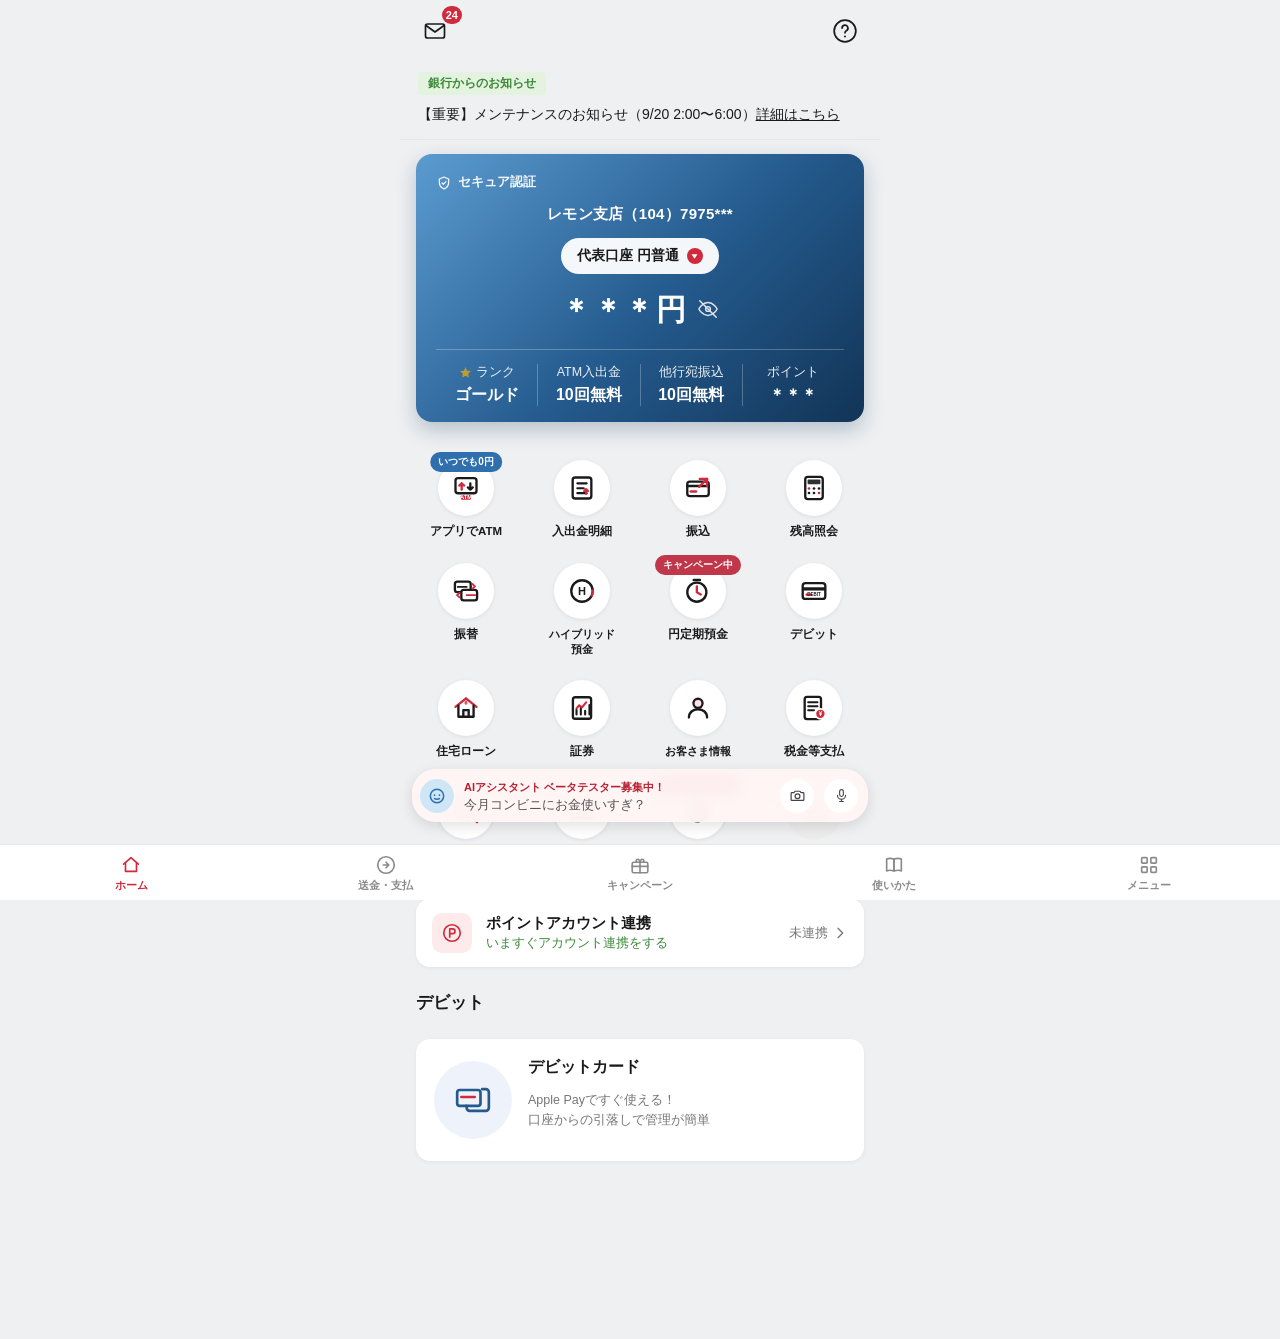
==== commit 8b733755: "Add files via upload" ====
--- a/index.html
+++ b/index.html
@@ -7,61 +7,441 @@
 <meta name="apple-mobile-web-app-status-bar-style" content="black-translucent" />
 <meta name="apple-mobile-web-app-title" content="ミライネット銀行" />
 <meta name="mobile-web-app-capable" content="yes" />
-<title>ミライネット銀行(架空)</title>
+<title>ミライネット銀行(架空) | ホーム</title>
 <link rel="stylesheet" href="style.css" />
 </head>
 <body>
-<div class="lock-page">
-  <div class="lock-brand">ミライネット銀行</div>
-
-  <div class="lock-faceid" id="faceIdIcon">
-    <svg width="92" height="92" viewBox="0 0 92 92" fill="none">
-      <!-- 四隅のスキャン用ブラケット -->
-      <path class="bracket" d="M6 24V14a8 8 0 0 1 8-8h10" stroke="#fff" stroke-width="4" stroke-linecap="round"/>
-      <path class="bracket" d="M86 24V14a8 8 0 0 0-8-8H68" stroke="#fff" stroke-width="4" stroke-linecap="round"/>
-      <path class="bracket" d="M6 68v10a8 8 0 0 0 8 8h10" stroke="#fff" stroke-width="4" stroke-linecap="round"/>
-      <path class="bracket" d="M86 68v10a8 8 0 0 1-8 8H68" stroke="#fff" stroke-width="4" stroke-linecap="round"/>
-      <!-- 顔（目・口） -->
-      <g class="face">
-        <path d="M30 38v9" stroke="#fff" stroke-width="4" stroke-linecap="round"/>
-        <path d="M62 38v9" stroke="#fff" stroke-width="4" stroke-linecap="round"/>
-        <path d="M46 40v14h-6" stroke="#fff" stroke-width="3.4" stroke-linecap="round" stroke-linejoin="round" fill="none"/>
-        <path d="M29 62c6 6 28 6 34 0" stroke="#fff" stroke-width="4" stroke-linecap="round" fill="none"/>
-      </g>
-      <!-- スキャンライン -->
-      <rect class="scan-line" x="10" y="10" width="72" height="3" rx="1.5" fill="#fff" opacity="0.85"/>
-      <!-- 認証成功のチェック -->
-      <path class="check" d="M27 47l12 12 26-26" stroke="var(--green,#3ecf8e)" stroke-width="6" stroke-linecap="round" stroke-linejoin="round" fill="none"/>
+<div class="app">
+
+  <!-- ===== Top bar ===== -->
+  <header class="topbar">
+    <span class="icon-badge-wrap">
+      <span class="icon-btn">
+        <svg width="24" height="24" viewBox="0 0 24 24" fill="none" stroke="currentColor" stroke-width="1.7" stroke-linecap="round" stroke-linejoin="round">
+          <rect x="2.5" y="5" width="19" height="14" rx="2"/>
+          <path d="M3 6.5l9 6.5 9-6.5"/>
+        </svg>
+      </span>
+      <span class="badge-count">24</span>
+    </span>
+    <a class="icon-btn" href="settings.html" aria-label="データ連携設定">
+      <svg width="26" height="26" viewBox="0 0 24 24" fill="none" stroke="currentColor" stroke-width="1.6">
+        <circle cx="12" cy="12" r="10"/>
+        <path d="M9.3 9.3a2.7 2.7 0 1 1 3.9 2.4c-.9.5-1.2 1-1.2 2" stroke-linecap="round"/>
+        <circle cx="12" cy="17" r="0.9" fill="currentColor" stroke="none"/>
+      </svg>
+    </a>
+  </header>
+
+  <!-- ===== Notice ribbon ===== -->
+  <div class="notice">
+    <span class="notice-tag">銀行からのお知らせ</span>
+    <div class="notice-text">
+      【重要】メンテナンスのお知らせ（9/20 2:00〜6:00）<a class="link" href="#">詳細はこちら</a>
+    </div>
+  </div>
+
+  <!-- ===== Account card ===== -->
+  <section class="account-card">
+    <div class="secure-row">
+      <svg width="16" height="16" viewBox="0 0 24 24" fill="none" stroke="currentColor" stroke-width="1.8" stroke-linejoin="round">
+        <path d="M12 3l7 3v5c0 5-3.2 8.5-7 10-3.8-1.5-7-5-7-10V6l7-3z"/>
+        <path d="M9 12l2 2 4-4" stroke-linecap="round"/>
+      </svg>
+      セキュア認証
+    </div>
+
+    <div class="branch-row" id="branchRow">レモン支店（104）7975***</div>
+
+    <div class="account-select">
+      代表口座 円普通
+      <span class="chev">
+        <svg width="9" height="9" viewBox="0 0 24 24" fill="currentColor"><path d="M4 6l8 12 8-12z"/></svg>
+      </span>
+    </div>
+
+    <div class="balance-row">
+      <span id="balanceText">＊＊＊円</span>
+      <button type="button" id="balanceToggle" class="eye" aria-label="残高の表示切り替え" style="background:none;border:none;padding:0;color:inherit;">
+        <svg width="22" height="22" viewBox="0 0 24 24" fill="none" stroke="currentColor" stroke-width="1.6" stroke-linecap="round" stroke-linejoin="round">
+          <path d="M2 12s3.8-7 10-7 10 7 10 7-3.8 7-10 7-10-7-10-7z"/>
+          <circle cx="12" cy="12" r="2.6"/>
+          <path d="M3 3l18 18" stroke-width="1.6"/>
+        </svg>
+      </button>
+    </div>
+
+    <div class="stat-row">
+      <div class="stat">
+        <span class="label">
+          <svg width="13" height="13" viewBox="0 0 24 24" fill="var(--gold)" stroke="none"><path d="M12 2l2.9 6.6L22 9.3l-5 4.9 1.2 7-6.2-3.4L5.8 21.2 7 14.2 2 9.3l7.1-.7z"/></svg>
+          ランク
+        </span>
+        <span class="value">ゴールド</span>
+      </div>
+      <div class="stat">
+        <span class="label">ATM入出金</span>
+        <span class="value">10回無料</span>
+      </div>
+      <div class="stat">
+        <span class="label">他行宛振込</span>
+        <span class="value">10回無料</span>
+      </div>
+      <div class="stat">
+        <span class="label">ポイント</span>
+        <span class="value">＊＊＊</span>
+      </div>
+    </div>
+  </section>
+
+  <!-- ===== Icon grid ===== -->
+  <nav class="icon-grid" aria-label="メインメニュー">
+
+    <div class="icon-row">
+      <a class="icon-item" href="#" aria-label="アプリでATM">
+        <span class="icon-flag blue">いつでも0円</span>
+        <span class="icon-circle">
+          <svg width="28" height="28" viewBox="0 0 24 24" fill="none" stroke="currentColor" stroke-width="2" stroke-linecap="round" stroke-linejoin="round">
+            <rect x="3" y="3.5" width="18" height="13" rx="2.2"/>
+            <path d="M8.3 8l0 5.4M8.3 8l-2.1 1.9M8.3 8l2.1 1.9" stroke="var(--red)"/>
+            <path d="M15.7 13.4l0-5.4M15.7 13.4l-2.1-1.9M15.7 13.4l2.1-1.9"/>
+            <rect x="7.5" y="18" width="9" height="4" rx="1" fill="var(--red)" stroke="none"/>
+            <text x="12" y="21" font-size="5" font-weight="700" text-anchor="middle" fill="#fff" stroke="none" font-family="inherit">ATM</text>
+          </svg>
+        </span>
+        <span class="icon-label">アプリでATM</span>
+      </a>
+
+      <a class="icon-item" href="transactions.html" aria-label="入出金明細">
+        <span class="icon-circle">
+          <svg width="28" height="28" viewBox="0 0 24 24" fill="none" stroke="currentColor" stroke-width="2" stroke-linecap="round" stroke-linejoin="round">
+            <rect x="4" y="3" width="16" height="18" rx="2.2"/>
+            <path d="M8 8h8M8 12.2h5.5M8 16.4h8" stroke-width="1.8"/>
+            <path d="M15.5 12.8v4.4M15.5 12.8l-1.7 1.7M15.5 12.8l1.7 1.7" stroke="var(--red)" stroke-width="1.8"/>
+          </svg>
+        </span>
+        <span class="icon-label">入出金明細</span>
+      </a>
+
+      <a class="icon-item" href="#" aria-label="振込">
+        <span class="icon-circle">
+          <svg width="28" height="28" viewBox="0 0 24 24" fill="none" stroke="currentColor" stroke-width="2" stroke-linecap="round" stroke-linejoin="round">
+            <rect x="2.8" y="6.5" width="18.4" height="12.5" rx="2.2"/>
+            <path d="M2.8 10.3h18.4" stroke-width="2.2"/>
+            <path d="M5.8 15h4.5" stroke="var(--red)" stroke-width="2.2"/>
+            <path d="M13.5 4.2h6.3v6.3" stroke="var(--red)"/>
+            <path d="M19.8 4.2L13 11" stroke="var(--red)"/>
+          </svg>
+        </span>
+        <span class="icon-label">振込</span>
+      </a>
+
+      <a class="icon-item" href="balance.html" aria-label="残高照会">
+        <span class="icon-circle">
+          <svg width="28" height="28" viewBox="0 0 24 24" fill="none" stroke="currentColor" stroke-width="2" stroke-linecap="round" stroke-linejoin="round">
+            <rect x="4.5" y="2.5" width="15" height="19" rx="2.2"/>
+            <rect x="6.5" y="4.7" width="11" height="4" rx="0.8" fill="currentColor" stroke="none" opacity="0.9"/>
+            <circle cx="7.7" cy="12.4" r="1.15" fill="var(--red)" stroke="none"/>
+            <circle cx="12" cy="12.4" r="1.15" fill="currentColor" stroke="none"/>
+            <circle cx="16.3" cy="12.4" r="1.15" fill="currentColor" stroke="none"/>
+            <circle cx="7.7" cy="16.3" r="1.15" fill="currentColor" stroke="none"/>
+            <circle cx="12" cy="16.3" r="1.15" fill="currentColor" stroke="none"/>
+            <circle cx="16.3" cy="16.3" r="1.15" fill="var(--red)" stroke="none"/>
+          </svg>
+        </span>
+        <span class="icon-label">残高照会</span>
+      </a>
+    </div>
+
+    <div class="icon-row">
+      <a class="icon-item" href="#" aria-label="振替">
+        <span class="icon-circle">
+          <svg width="28" height="28" viewBox="0 0 24 24" fill="none" stroke="currentColor" stroke-width="2" stroke-linecap="round" stroke-linejoin="round">
+            <rect x="2.5" y="4" width="13.5" height="9" rx="2"/>
+            <rect x="8" y="11" width="13.5" height="9" rx="2" fill="#fff"/>
+            <path d="M5 8.5h7.5" stroke-width="1.6"/>
+            <path d="M12.5 15.5h7.5" stroke="var(--red)" stroke-width="1.6"/>
+            <path d="M17.5 6l2.2 2-2.2 2" stroke="var(--red)" stroke-width="1.6"/>
+            <path d="M6.5 17.5l-2.2-2 2.2-2" stroke="var(--red)" stroke-width="1.6"/>
+          </svg>
+        </span>
+        <span class="icon-label">振替</span>
+      </a>
+
+      <a class="icon-item" href="#" aria-label="ハイブリッド預金">
+        <span class="icon-circle">
+          <svg width="28" height="28" viewBox="0 0 24 24" fill="none" stroke="currentColor" stroke-width="2" stroke-linejoin="round">
+            <circle cx="12" cy="12" r="9.2"/>
+            <circle cx="12" cy="12" r="9.2" stroke="var(--red)" stroke-width="2" stroke-dasharray="4 53" stroke-linecap="round"/>
+            <text x="12" y="15.8" font-size="9.5" font-weight="700" text-anchor="middle" fill="currentColor" stroke="none" font-family="inherit">H</text>
+          </svg>
+        </span>
+        <span class="icon-label small">ハイブリッド<br/>預金</span>
+      </a>
+
+      <a class="icon-item" href="#" aria-label="円定期預金">
+        <span class="icon-flag red">キャンペーン中</span>
+        <span class="icon-circle">
+          <svg width="28" height="28" viewBox="0 0 24 24" fill="none" stroke="currentColor" stroke-width="2" stroke-linecap="round" stroke-linejoin="round">
+            <circle cx="11" cy="13" r="8.2"/>
+            <path d="M11 8v5l3.4 2" stroke="var(--red)"/>
+            <path d="M8.3 2.6h5.4" />
+          </svg>
+        </span>
+        <span class="icon-label">円定期預金</span>
+      </a>
+
+      <a class="icon-item" href="#" aria-label="デビット">
+        <span class="icon-circle">
+          <svg width="28" height="28" viewBox="0 0 24 24" fill="none" stroke="currentColor" stroke-width="2" stroke-linejoin="round">
+            <rect x="2.3" y="5.2" width="19.4" height="13.6" rx="2.4"/>
+            <rect x="2.3" y="8.8" width="19.4" height="2.8" fill="currentColor" stroke="none"/>
+            <rect x="4.8" y="14.2" width="5.4" height="1.9" rx="0.5" fill="var(--red)" stroke="none"/>
+            <text x="12" y="16.2" font-size="3.8" font-weight="700" text-anchor="middle" fill="currentColor" stroke="none" font-family="inherit">DEBIT</text>
+          </svg>
+        </span>
+        <span class="icon-label">デビット</span>
+      </a>
+    </div>
+
+    <div class="icon-row">
+      <a class="icon-item" href="#" aria-label="住宅ローン">
+        <span class="icon-circle">
+          <svg width="28" height="28" viewBox="0 0 24 24" fill="none" stroke="currentColor" stroke-width="2" stroke-linecap="round" stroke-linejoin="round">
+            <path d="M3 11l9-7.3 9 7.3" stroke="var(--red)"/>
+            <path d="M5.5 10v9.5h13v-9.5"/>
+            <path d="M9.7 19.5v-5.7h4.6v5.7" fill="currentColor" fill-opacity="0.08"/>
+            <text x="12" y="9.8" font-size="6" font-weight="700" text-anchor="middle" fill="var(--red)" stroke="none" font-family="inherit">¥</text>
+          </svg>
+        </span>
+        <span class="icon-label">住宅ローン</span>
+      </a>
+
+      <a class="icon-item" href="#" aria-label="証券">
+        <span class="icon-circle">
+          <svg width="28" height="28" viewBox="0 0 24 24" fill="none" stroke="currentColor" stroke-width="2" stroke-linecap="round" stroke-linejoin="round">
+            <rect x="4.2" y="2.8" width="15.6" height="18.4" rx="2"/>
+            <path d="M7.3 17.5v-4M11 17.5v-6.5M14.7 17.5v-3M18.4 17.5v-8" stroke-width="1.8"/>
+            <path d="M7.3 12.3l2.3-2.6 2.4 1.8 3.5-4.3" stroke="var(--red)" stroke-width="1.8"/>
+          </svg>
+        </span>
+        <span class="icon-label">証券</span>
+      </a>
+
+      <a class="icon-item" href="#" aria-label="お客さま情報">
+        <span class="icon-circle">
+          <svg width="28" height="28" viewBox="0 0 24 24" fill="none" stroke="currentColor" stroke-width="2" stroke-linecap="round" stroke-linejoin="round">
+            <circle cx="12" cy="8" r="3.9"/>
+            <path d="M4.2 20.2c0-4.4 3.4-7.1 7.8-7.1s7.8 2.7 7.8 7.1"/>
+            <circle cx="12" cy="8" r="3.9" fill="var(--red)" fill-opacity="0.12" stroke="none"/>
+          </svg>
+        </span>
+        <span class="icon-label small">お客さま情報</span>
+      </a>
+
+      <a class="icon-item" href="#" aria-label="税金等支払">
+        <span class="icon-circle">
+          <svg width="28" height="28" viewBox="0 0 24 24" fill="none" stroke="currentColor" stroke-width="2" stroke-linecap="round" stroke-linejoin="round">
+            <rect x="4" y="2.5" width="14" height="19" rx="2"/>
+            <path d="M7 7h8M7 10.5h8M7 14h5" stroke-width="1.7"/>
+            <circle cx="17.5" cy="17" r="4.3" fill="var(--red)" stroke="#fff" stroke-width="1.4"/>
+            <text x="17.5" y="18.7" font-size="5.5" font-weight="700" text-anchor="middle" fill="#fff" stroke="none" font-family="inherit">¥</text>
+          </svg>
+        </span>
+        <span class="icon-label">税金等支払</span>
+      </a>
+    </div>
+
+    <div class="icon-row">
+      <a class="icon-item" href="#" aria-label="サービスをさがす">
+        <span class="icon-circle">
+          <svg width="28" height="28" viewBox="0 0 24 24" fill="none" stroke="currentColor" stroke-width="2" stroke-linecap="round" stroke-linejoin="round">
+            <circle cx="10.3" cy="10.3" r="6.8"/>
+            <path d="M15.2 15.2L21.5 21.5" stroke="var(--red)"/>
+          </svg>
+        </span>
+        <span class="icon-label small">サービスを<br/>さがす</span>
+      </a>
+
+      <a class="icon-item" href="#" aria-label="つかいかたガイド">
+        <span class="icon-circle">
+          <svg width="28" height="28" viewBox="0 0 24 24" fill="none" stroke="currentColor" stroke-width="2" stroke-linecap="round" stroke-linejoin="round">
+            <path d="M4 5.2c2-1 5-1 8 0v13.6c-3-1-6-1-8 0z"/>
+            <path d="M20 5.2c-2-1-5-1-8 0v13.6c3-1 6-1 8 0z"/>
+            <path d="M12 5.2v13.6" stroke="var(--red)" stroke-width="1.6"/>
+          </svg>
+        </span>
+        <span class="icon-label small">つかいかた<br/>ガイド</span>
+      </a>
+
+      <a class="icon-item" href="#" aria-label="ロボアド">
+        <span class="icon-flag red">キャンペーン中</span>
+        <span class="icon-circle">
+          <svg width="28" height="28" viewBox="0 0 24 24" fill="none" stroke="currentColor" stroke-width="2" stroke-linejoin="round">
+            <circle cx="11.5" cy="12.5" r="8.3"/>
+            <path d="M11.5 4.2v8.3l6.5 3.5" fill="none"/>
+            <path d="M11.5 4.2a8.3 8.3 0 0 1 6.5 13.4l-6.5-5.1z" fill="var(--red)" stroke="none" opacity="0.85"/>
+            <path d="M20 4.5l0.6 1.5 1.5 0.6-1.5 0.6-0.6 1.5-0.6-1.5-1.5-0.6 1.5-0.6z" fill="var(--gold)" stroke="none"/>
+          </svg>
+        </span>
+        <span class="icon-label">ロボアド</span>
+      </a>
+
+      <button class="icon-item" type="button" aria-label="とじる" onclick="window.scrollTo({top:0,behavior:'smooth'})">
+        <span class="icon-circle" style="background:#ececec;box-shadow:none;">
+          <svg width="22" height="22" viewBox="0 0 24 24" fill="none" stroke="currentColor" stroke-width="2" stroke-linecap="round" stroke-linejoin="round">
+            <path d="M5 15l7-7 7 7"/>
+          </svg>
+        </span>
+        <span class="icon-label">とじる</span>
+      </button>
+    </div>
+  </nav>
+
+  <!-- ===== Point account link card ===== -->
+  <section class="link-card">
+    <span class="glyph">
+      <svg width="22" height="22" viewBox="0 0 24 24" fill="none" stroke="var(--red)" stroke-width="1.8" stroke-linecap="round" stroke-linejoin="round">
+        <circle cx="12" cy="12" r="9"/>
+        <path d="M9.5 7.5v9M9.5 7.5h3.2a2.6 2.6 0 0 1 0 5.2H9.5" />
+      </svg>
+    </span>
+    <span class="body">
+      <span class="title">ポイントアカウント連携</span><br/>
+      <span class="sub">いますぐアカウント連携をする</span>
+    </span>
+    <span class="status">
+      未連携
+      <svg width="16" height="16" viewBox="0 0 24 24" fill="none" stroke="currentColor" stroke-width="2" stroke-linecap="round" stroke-linejoin="round"><path d="M9 5l7 7-7 7"/></svg>
+    </span>
+  </section>
+
+  <!-- ===== Debit promo ===== -->
+  <h2 class="promo-heading">デビット</h2>
+  <section class="promo-card">
+    <span class="art">
+      <svg width="40" height="40" viewBox="0 0 24 24" fill="none" stroke="var(--blue-2)" stroke-width="1.6" stroke-linecap="round" stroke-linejoin="round">
+        <rect x="2.5" y="6" width="14" height="9.5" rx="1.6"/>
+        <path d="M17.5 5.5h2.2c1 0 1.8.8 1.8 1.8v9.4c0 1-.8 1.8-1.8 1.8H10c-1 0-1.8-.8-1.8-1.8v-1.2"/>
+        <path d="M5 10.2h8" stroke="var(--red)"/>
+      </svg>
+    </span>
+    <span class="body">
+      <span class="title">デビットカード</span>
+      <p class="desc">Apple Payですぐ使える！<br/>口座からの引落しで管理が簡単</p>
+    </span>
+  </section>
+
+</div>
+
+<!-- ===== Fixed chat bar ===== -->
+<div class="chat-bar">
+  <div class="chat-bar-inner">
+    <span class="mascot">
+      <svg width="20" height="20" viewBox="0 0 24 24" fill="none" stroke="#2f6fae" stroke-width="1.8" stroke-linecap="round" stroke-linejoin="round">
+        <circle cx="12" cy="12" r="8"/>
+        <circle cx="9" cy="11" r="1" fill="#2f6fae" stroke="none"/>
+        <circle cx="15" cy="11" r="1" fill="#2f6fae" stroke="none"/>
+        <path d="M9 15c1 1 5 1 6 0"/>
+      </svg>
+    </span>
+    <span class="texts">
+      <span class="headline">AIアシスタント ベータテスター募集中！</span>
+      <span class="sub">今月コンビニにお金使いすぎ？</span>
+    </span>
+    <span class="action">
+      <svg width="17" height="17" viewBox="0 0 24 24" fill="none" stroke="currentColor" stroke-width="1.7" stroke-linecap="round" stroke-linejoin="round">
+        <path d="M4 8h3l1.5-2h7L17 8h3a1 1 0 0 1 1 1v9a1 1 0 0 1-1 1H4a1 1 0 0 1-1-1V9a1 1 0 0 1 1-1z"/>
+        <circle cx="12" cy="13" r="3.4"/>
+      </svg>
+    </span>
+    <span class="action">
+      <svg width="15" height="15" viewBox="0 0 24 24" fill="none" stroke="currentColor" stroke-width="1.8" stroke-linecap="round" stroke-linejoin="round">
+        <rect x="9" y="2.5" width="6" height="11" rx="3"/>
+        <path d="M5.5 11.5a6.5 6.5 0 0 0 13 0"/>
+        <path d="M12 18v3.5M9 21.5h6"/>
+      </svg>
+    </span>
+  </div>
+</div>
+
+<!-- ===== Bottom tab bar ===== -->
+<nav class="tab-bar" aria-label="下部タブ">
+  <button class="tab-item active" type="button">
+    <svg width="22" height="22" viewBox="0 0 24 24" fill="none" stroke="currentColor" stroke-width="1.8" stroke-linecap="round" stroke-linejoin="round">
+      <path d="M4 11l8-7 8 7"/>
+      <path d="M6 10v9h12v-9"/>
     </svg>
-  </div>
-
-  <div class="lock-status" id="lockStatus">Face IDで認証中…</div>
-
-  <button type="button" class="lock-fallback" id="skipBtn">パスコードを使用</button>
-</div>
+    ホーム
+  </button>
+  <button class="tab-item" type="button">
+    <svg width="22" height="22" viewBox="0 0 24 24" fill="none" stroke="currentColor" stroke-width="1.8" stroke-linecap="round" stroke-linejoin="round">
+      <circle cx="12" cy="12" r="9"/>
+      <path d="M9 12h6M12 9l3 3-3 3"/>
+    </svg>
+    送金・支払
+  </button>
+  <button class="tab-item" type="button">
+    <svg width="22" height="22" viewBox="0 0 24 24" fill="none" stroke="currentColor" stroke-width="1.8" stroke-linecap="round" stroke-linejoin="round">
+      <rect x="3.5" y="9" width="17" height="11.5" rx="1.6"/>
+      <path d="M3.5 13.5h17"/>
+      <path d="M12 9v11.5"/>
+      <path d="M8.5 9c-2-2.2 1-4.5 2.5-2.4.6.8.8 1.6 1 2.4M15.5 9c2-2.2-1-4.5-2.5-2.4-.6.8-.8 1.6-1 2.4"/>
+    </svg>
+    キャンペーン
+  </button>
+  <button class="tab-item" type="button">
+    <svg width="22" height="22" viewBox="0 0 24 24" fill="none" stroke="currentColor" stroke-width="1.8" stroke-linecap="round" stroke-linejoin="round">
+      <path d="M4 5.5c2-1 5-1 8 0v13c-3-1-6-1-8 0z"/>
+      <path d="M20 5.5c-2-1-5-1-8 0v13c3-1 6-1 8 0z"/>
+    </svg>
+    使いかた
+  </button>
+  <button class="tab-item" type="button">
+    <svg width="22" height="22" viewBox="0 0 24 24" fill="none" stroke="currentColor" stroke-width="1.8" stroke-linecap="round" stroke-linejoin="round">
+      <rect x="4" y="4" width="6" height="6" rx="1"/>
+      <rect x="14" y="4" width="6" height="6" rx="1"/>
+      <rect x="4" y="14" width="6" height="6" rx="1"/>
+      <rect x="14" y="14" width="6" height="6" rx="1"/>
+    </svg>
+    メニュー
+  </button>
+</nav>
 
 <script src="shared-data.js"></script>
+<script src="sheet-config.js"></script>
+<script src="sheet-data.js"></script>
+<script src="transactions-data.js"></script>
 <script>
-  var lockStatus = document.getElementById("lockStatus");
-  var faceIdIcon = document.getElementById("faceIdIcon");
-  var redirected = false;
-
-  function goHome() {
-    if (redirected) return;
-    redirected = true;
-    window.location.href = "home.html";
+  // 残高照会(balance.html)・入出金明細(transactions.html)とまったく同じ
+  // computeCurrentFutsuBalance()（transactions-data.js）を使って現在残高を計算する。
+  // これにより、スプレッドシートを連携していてもいなくても、3画面の金額が必ず一致する。
+  let balanceVisible = false;
+  let currentTotalBalance = null; // 読み込み中はnull（未確定）
+  const balanceText = document.getElementById('balanceText');
+
+  async function loadBalance() {
+    const futsuBalance = await computeCurrentFutsuBalance();
+    const resolvedFutsu = futsuBalance !== null ? futsuBalance : BANK_ACCOUNT.futsuBalance;
+    currentTotalBalance = resolvedFutsu + BANK_ACCOUNT.hybridBalance;
+    if (balanceVisible) {
+      balanceText.textContent = formatYen(currentTotalBalance) + '円';
+    }
   }
 
-  // 顔認証中→認証成功のアニメーションを見せてから、ホーム画面(home.html)へ自動遷移する。
-  // 実際の生体認証は行わない、見た目だけの演出。
-  setTimeout(function () {
-    lockStatus.textContent = "認証されました";
-    faceIdIcon.classList.add("success");
-  }, 1400);
-
-  setTimeout(goHome, 2000);
-
-  document.getElementById("skipBtn").addEventListener("click", goHome);
+  document.getElementById('balanceToggle').addEventListener('click', () => {
+    balanceVisible = !balanceVisible;
+    if (!balanceVisible) {
+      balanceText.textContent = '＊＊＊円';
+    } else if (currentTotalBalance !== null) {
+      balanceText.textContent = formatYen(currentTotalBalance) + '円';
+    } else {
+      balanceText.textContent = '取得中…';
+    }
+  });
+
+  document.getElementById('branchRow').textContent = BANK_ACCOUNT.accountLabel;
+  loadBalance();
 </script>
 </body>
 </html>
--- a/style.css
+++ b/style.css
@@ -1256,99 +1256,3 @@
 .settings-note strong {
   color: var(--text-main);
 }
-
-/* ===== index.html：Face ID認証（演出のみ・実際の生体認証は行わない）===== */
-.lock-page {
-  position: relative;
-  min-height: 100vh;
-  display: flex;
-  flex-direction: column;
-  align-items: center;
-  justify-content: center;
-  gap: 34px;
-  padding: calc(var(--safe-top) + 24px) 24px calc(var(--safe-bottom) + 24px);
-  background: linear-gradient(160deg, var(--blue-1) 0%, var(--blue-2) 55%, var(--blue-3) 100%);
-  color: #fff;
-  text-align: center;
-}
-
-.lock-brand {
-  position: absolute;
-  top: calc(var(--safe-top) + 28px);
-  font-size: 15px;
-  font-weight: 700;
-  letter-spacing: 0.02em;
-}
-
-.lock-faceid {
-  width: 92px;
-  height: 92px;
-}
-
-.lock-faceid .bracket {
-  transform-origin: center;
-  animation: faceid-pulse 1.6s ease-in-out infinite;
-}
-
-.lock-faceid .face {
-  opacity: 0.95;
-}
-
-.lock-faceid .scan-line {
-  animation: faceid-scan 1.4s ease-in-out infinite;
-}
-
-.lock-faceid .check {
-  opacity: 0;
-  stroke-dasharray: 60;
-  stroke-dashoffset: 60;
-}
-
-.lock-faceid.success .bracket {
-  animation: none;
-  stroke: #3ecf8e;
-}
-
-.lock-faceid.success .face,
-.lock-faceid.success .scan-line {
-  opacity: 0;
-}
-
-.lock-faceid.success .check {
-  animation: faceid-check 0.5s ease forwards;
-}
-
-@keyframes faceid-pulse {
-  0%, 100% { opacity: 0.55; }
-  50% { opacity: 1; }
-}
-
-@keyframes faceid-scan {
-  0% { transform: translateY(0); opacity: 0; }
-  15% { opacity: 0.85; }
-  85% { opacity: 0.85; }
-  100% { transform: translateY(72px); opacity: 0; }
-}
-
-@keyframes faceid-check {
-  to { opacity: 1; stroke-dashoffset: 0; }
-}
-
-.lock-status {
-  font-size: 14.5px;
-  font-weight: 600;
-  opacity: 0.9;
-  min-height: 20px;
-}
-
-.lock-fallback {
-  position: absolute;
-  bottom: calc(var(--safe-bottom) + 36px);
-  background: none;
-  border: none;
-  color: #fff;
-  opacity: 0.85;
-  font-size: 13.5px;
-  font-weight: 600;
-  padding: 8px 14px;
-}
